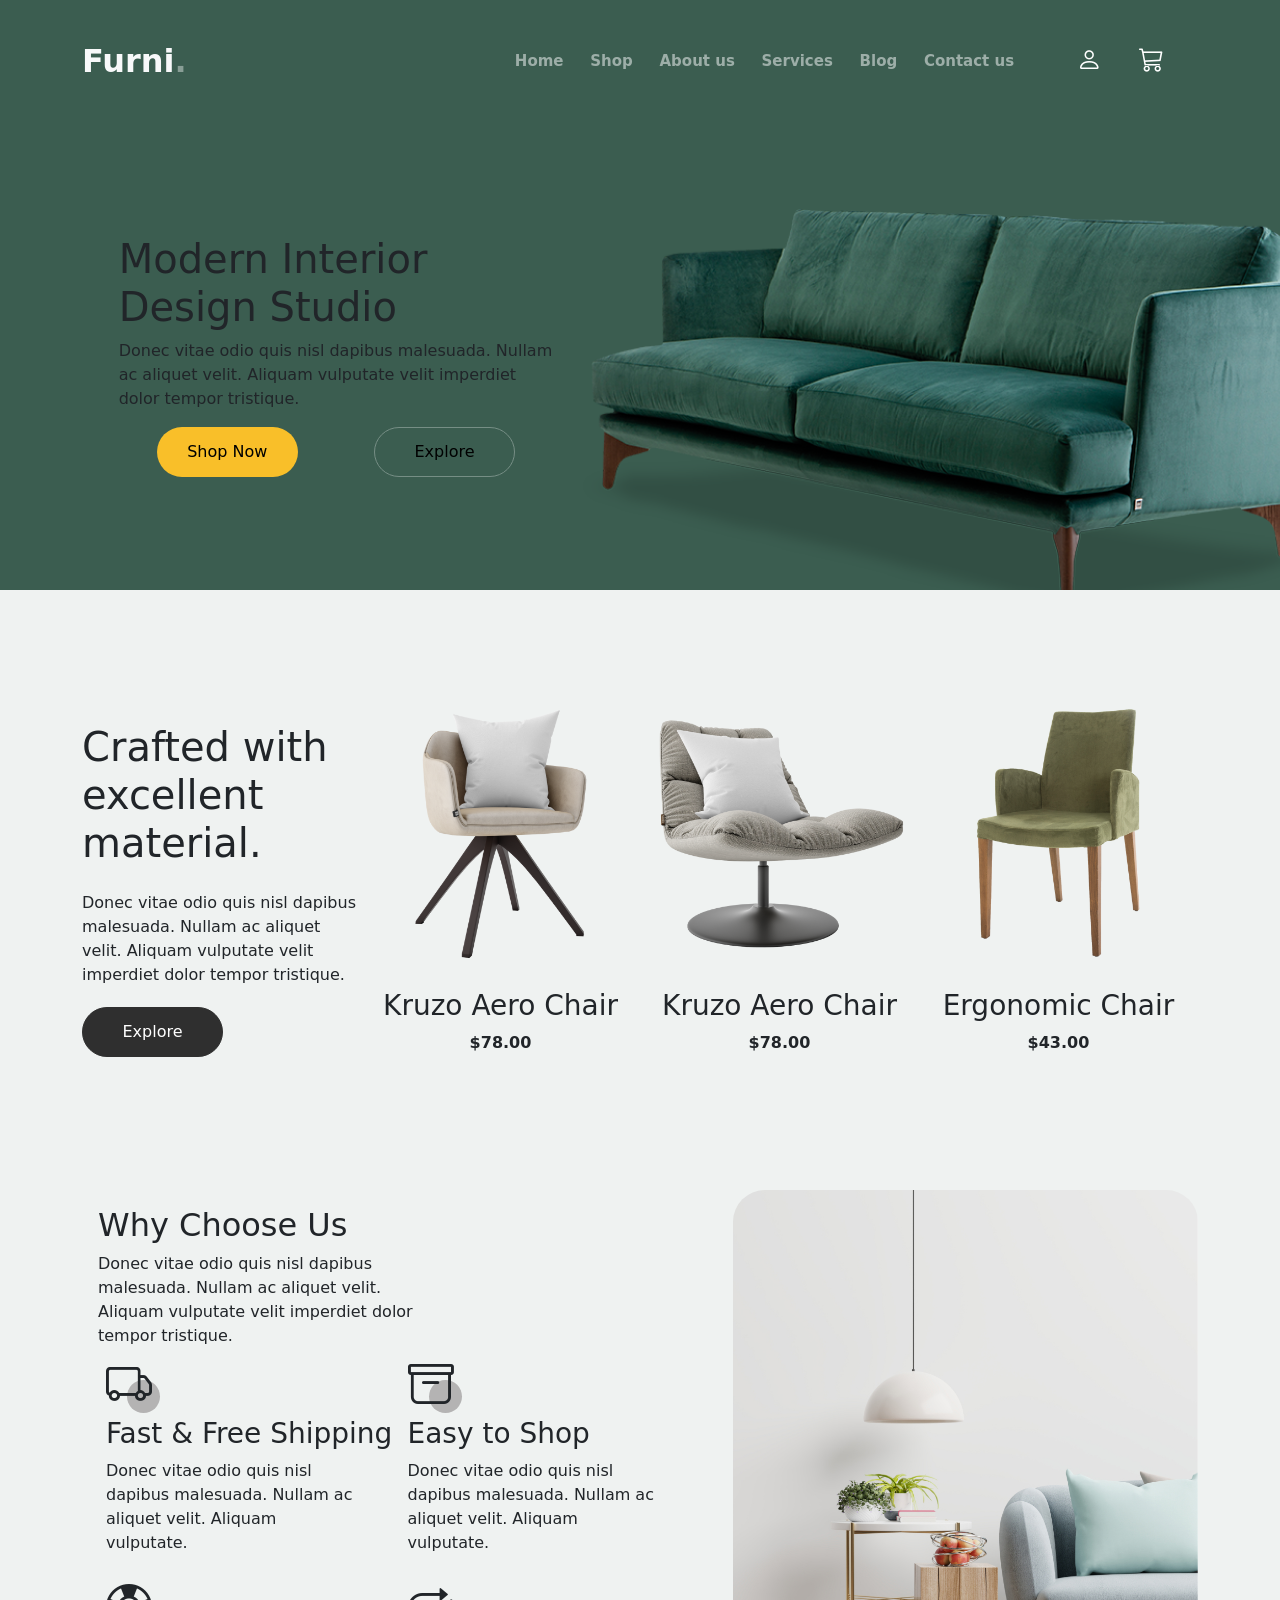
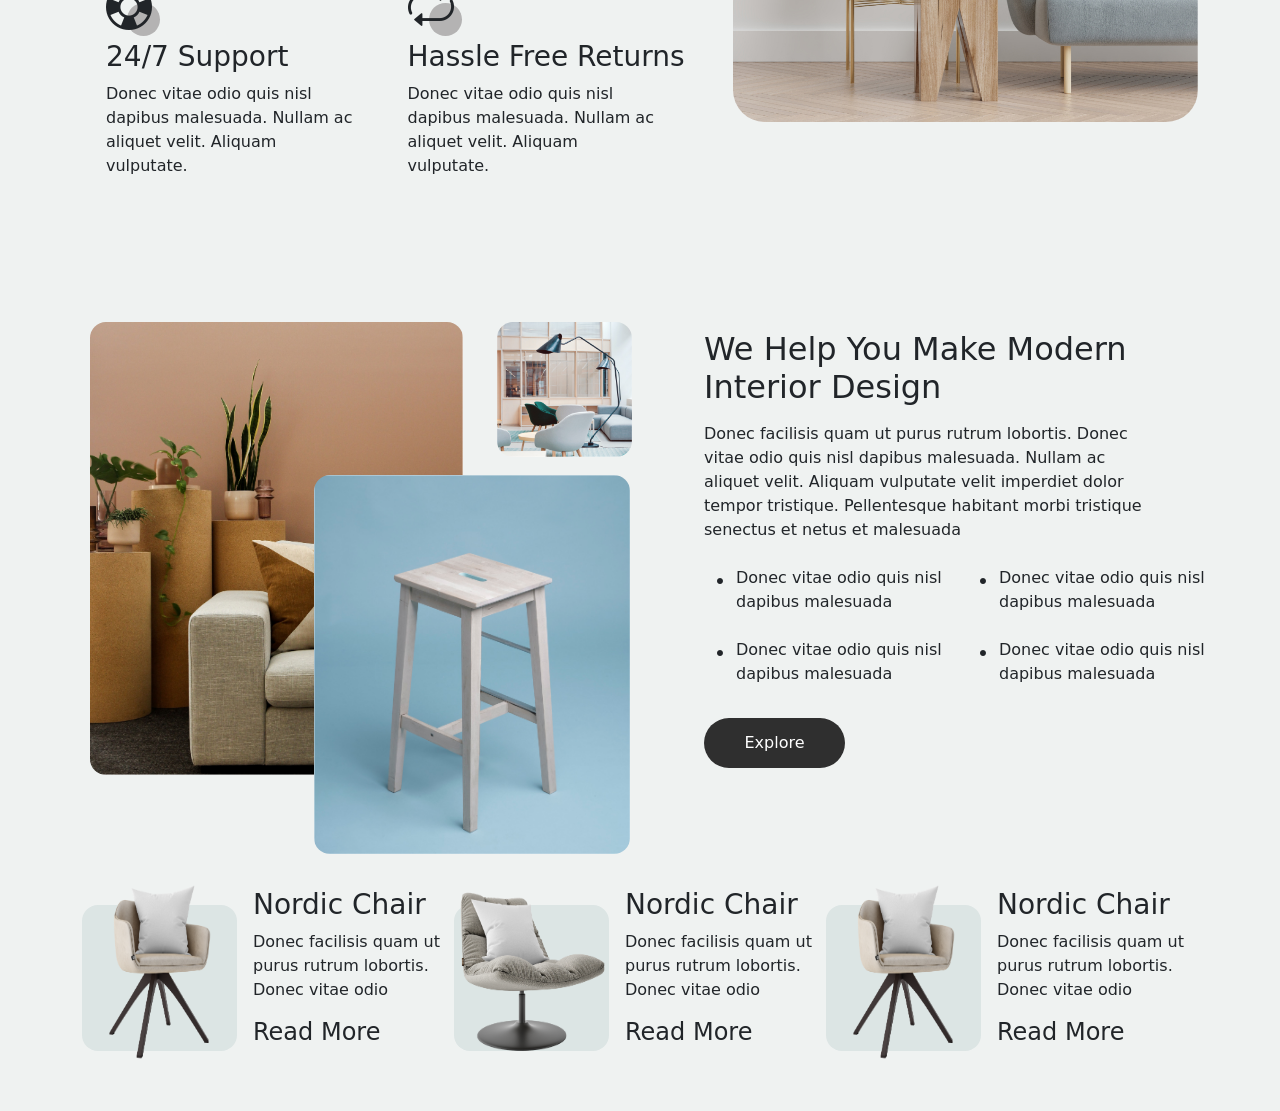
==== index.html @ 7e4bcdb7 "commit" ====
<!DOCTYPE html>
<html lang="en">

<head>
    <meta charset="UTF-8">
    <meta name="viewport" content="width=device-width, initial-scale=1.0">
    <!-- link bootstrap -->
    <link href="https://cdn.jsdelivr.net/npm/bootstrap@5.3.7/dist/css/bootstrap.min.css" rel="stylesheet"
        integrity="sha384-LN+7fdVzj6u52u30Kp6M/trliBMCMKTyK833zpbD+pXdCLuTusPj697FH4R/5mcr" crossorigin="anonymous">
    <!-- link bootstrap icon -->
    <link rel="stylesheet" href="https://cdn.jsdelivr.net/npm/bootstrap-icons@1.13.1/font/bootstrap-icons.min.css">
    <link rel="stylesheet" href="./css/index.css">
    <!-- link  Animations -->
    <link href="https://unpkg.com/aos@2.3.1/dist/aos.css" rel="stylesheet">
    <!--  -->
    <title>Furni Free Bootstrap 5 Template for Furniture and Interior Design Websites by Untree.co </title>
</head>
<!-- فاضل رسبونزف ال nav -->

<body>
    <nav class="col-12">
        <div class="container d-flex align-items-center  justify-content-between h-100 " id="navbar">
            <!-- logo -->
            <a href="#" class="d-flex align-items-center  text-light h-100" id="logo">
                Furni
                <span class=" ">.</span>
            </a>
            <div class="d-md-flex col-10 col-lg-8  justify-content-around d-none h-100  ">
                <!-- links  -->
                <ul class="d-flex col-md-9 align-items-center  justify-content-around h-100" id="link">
                    <li>
                        <a href="#">Home</a>
                    </li>
                    <li>
                        <a href="#">Shop</a>
                    </li>
                    <li>
                        <a href="#">About us</a>
                    </li>
                    <li>
                        <a href="#">Services</a>
                    </li>
                    <li>
                        <a href="#">Blog</a>
                    </li>

                    <li>
                        <a href="#">Contact us</a>
                    </li>
                </ul>
                <!-- icon -->
                <div class="d-none col-md-2 d-md-flex align-items-center justify-content-around h-100" id="icon">
                    <i class="bi bi-person"></i>
                    <i class="bi bi-cart3"></i>
                </div>
            </div>
    </nav>
    <section class="col-12 d-flex align-items-center justify-content-center" id="section1">
        <div class="container col-12 col-lg-10 d-flex align-items-center h-75 " id="son-section">
            <div class="col-12 col-lg-5 d-flex flex-column ">
                <h1>Modern Interior Design Studio</h1>
                <p>Donec vitae odio quis nisl dapibus malesuada. Nullam ac aliquet velit. Aliquam vulputate velit
                    imperdiet dolor tempor tristique.</p>
                <div class="d-flex  col-12 justify-content-around">
                    <button class="bottom1">Shop Now</button>
                    <button class="bottom2">Explore</button>
                </div>
            </div>
            <div class="col-12 col-lg-7 d-flex" id="img">
                <img src="./photo/couch.png" alt="" data-aos="fade-down" data-aos-easing="linear"
                    data-aos-duration="1500">
            </div>
        </div>
    </section>
    <section class="col-12 p-5" id="section2">
        <div class="container col-12  mt-5 d-flex flex-column align-items-md-center flex-lg-row" id="container">
            <div class="col-12 col-md-12 col-lg-3" id="son" data-aos="fade-right" data-aos-offset="300"
                data-aos-duration="1500" data-aos-easing="ease-in-sine">
                <h1>Crafted with excellent material.</h1>
                <p class="mt-4">Donec vitae odio quis nisl dapibus malesuada. Nullam ac aliquet velit. Aliquam
                    vulputate
                    velit
                    imperdiet dolor tempor tristique.</p>
                <button class="mt-1">Explore</button>
            </div>
            <!-- cards-->
            <div class="d-flex col-12 col-lg-9 flex-column flex-md-row  mt-2 " id="cards">
                <!-- card1 -->
                <div class="col-10 col-md-4 col-lg-4 d-flex flex-column align-items-center" id="card">
                    <div class="w-100 h-100" id="contantcard">
                        <!-- img -->
                        <div class="col-12 d-flex ">
                            <img class="col-12" src="./photo/product-1.png" alt="">
                        </div>
                        <!-- contant -->
                        <div class="col-12 d-flex flex-column align-items-center mt-4 ">
                            <h3>Kruzo Aero Chair</h3>
                            <strong>$78.00</strong>
                        </div>

                        <div class="col-12 d-flex justify-content-center  " id="containericon">
                            <div class="son">
                                <i class="bi bi-plus-lg" id="sonicon"></i>
                            </div>
                        </div>
                        <div class="col-12 " id="lit">
                        </div>
                    </div>
                </div>
                <!-- card 2 -->
                <div class="col-10 col-md-4 col-lg-4 d-flex flex-column align-items-center" id="card">
                    <div class="w-100 h-100" id="contantcard">
                        <div class="col-12 d-flex ">
                            <img class="col-12" src="./photo/product-2.png" alt="">
                        </div>
                        <div class="col-12 d-flex flex-column align-items-center mt-4 ">
                            <h3>Kruzo Aero Chair</h3>
                            <strong>$78.00</strong>
                        </div>

                        <div class="col-12 d-flex justify-content-center  " id="containericon">
                            <div class="son">
                                <i class="bi bi-plus-lg" id="sonicon"></i>
                            </div>
                        </div>
                        <div class="col-12 " id="lit">
                        </div>
                    </div>
                </div>
                <!-- card 3 -->
                <div class="col-10 col-md-4 col-lg-4 d-flex flex-column align-items-center" id="card">
                    <div class="w-100 h-100" id="contantcard">
                        <div class="col-12 d-flex ">
                            <img class="col-12" src="./photo/product-3.png" alt="">
                        </div>
                        <div class="col-12 d-flex flex-column align-items-center mt-4 ">
                            <h3>Ergonomic Chair</h3>
                            <strong>$43.00</strong>
                        </div>

                        <div class="col-12 d-flex justify-content-center  " id="containericon">
                            <div class="son">
                                <i class="bi bi-plus-lg" id="sonicon"></i>
                            </div>
                        </div>
                        <div class="col-12 " id="lit">
                        </div>
                    </div>
                </div>
            </div>
        </div>
    </section>
    <section class=" col-12 p-5 " id="section3">
        <div class="container col-12  d-flex  flex-lg-wrap " id="sonsection3">
            <div class=" col-12 col-lg-7" id="left">
                <div class=" col-12 col-lg-7  ">
                    <h2 class="col-12">Why Choose Us</h2>
                    <p class="col-11">Donec vitae odio quis nisl dapibus malesuada. Nullam ac aliquet velit. Aliquam
                        vulputate velit
                        imperdiet dolor tempor tristique.</p>
                </div>
                <div class=" d-flex col-12 p-lg-2 mt-4">
                    <div class="col-6 d-flex flex-column  " id="dad">
                        <div class="col-3 d-flex align-items-center justify-content-center">
                            <div class="" id="icon">
                                <i class="bi bi-truck" id="sonicon"></i>
                            </div>
                        </div>
                        <h3 class="mt-1">Fast & Free Shipping</h3>
                        <p class="col-10">Donec vitae odio quis nisl dapibus malesuada. Nullam ac aliquet velit.
                            Aliquam
                            vulputate.</p>
                    </div>
                    <div class="col-6 d-flex flex-column" id="dad">
                        <div class="col-3 d-flex align-items-center justify-content-center">
                            <div class="" id="icon">
                                <i class="bi bi-archive" id="sonicon"></i>
                            </div>
                        </div>
                        <h3 class="mt-1">Easy to Shop</h3>
                        <p class="col-10">Donec vitae odio quis nisl dapibus malesuada. Nullam ac aliquet velit.
                            Aliquam
                            vulputate.</p>
                    </div>
                </div>
                <div class=" d-flex col-12 p-lg-2 mt-3">
                    <div class="col-6 d-flex flex-column " id="dad">
                        <div class="col-3 d-flex align-items-center justify-content-center">
                            <div class="" id="icon">
                                <i class="bi bi-life-preserver" id="sonicon"></i>
                            </div>
                        </div>
                        <h3 class="mt-1 ">24/7 Support</h3>
                        <p class="col-10">Donec vitae odio quis nisl dapibus malesuada. Nullam ac aliquet velit.
                            Aliquam vulputate.</p>

                    </div>
                    <div class="col-6 d-flex flex-column " id="dad">
                        <div class="col-3 d-flex align-items-center justify-content-center">
                            <div class="" id="icon">
                                <i class="bi bi-repeat" id="sonicon"></i>
                            </div>
                        </div>
                        <h3 class="mt-1 "> Hassle Free Returns</h3>
                        <p class="col-10"> Donec vitae odio quis nisl dapibus malesuada. Nullam ac aliquet velit.
                            Aliquam vulputate.</p>
                    </div>
                </div>
            </div>
            <div class="col-12 col-lg-5" id="rigth">
                <img class="col-12" src="./photo/why-choose-us-img.jpg" alt="" data-aos="fade-right"
                    data-aos-offset="300" data-aos-easing="ease-in-sine" data-aos-duration="1500">
            </div>
        </div>

    </section>
    <section class="col-12  p-5" id="section4">
        <div class="container d-flex gap-lg-5" id="sonsection4">
            <div class="col-12 col-lg-6 d-flex flex-column p-2" id="left" data-aos="fade-right"
                data-aos-easing="ease-in-sine" data-aos-duration="1500">
                <div class="d-flex col-12">
                    <div class="col-9">
                        <img src="./photo/img-grid-1.jpg" alt="" class="col-11">
                    </div>
                    <div class="col-3">
                        <img src="./photo/img-grid-2.jpg" alt="" class="col-12">
                    </div>
                </div>
                <div class="col-12" id="imgr">
                    <img src="./photo/img-grid-3.jpg" alt="" class="col-7" id="imgp">
                </div>
            </div>
            <div class="col-12 col-lg-6 p-3" id="rigth">
                <h2 class="col-11">We Help You Make Modern Interior Design </h2>
                <p class="col-10 mt-3">Donec facilisis quam ut purus rutrum lobortis. Donec vitae odio quis nisl
                    dapibus
                    malesuada. Nullam
                    ac aliquet velit. Aliquam vulputate velit imperdiet dolor tempor tristique. Pellentesque
                    habitant
                    morbi tristique senectus et netus et malesuada</p>
                <div class="d-flex col-12 mt-3">
                    <div>
                        <li class=" d-flex ">
                            <i class="bi bi-dot fs-2"></i>
                            <p class="mt-2">Donec vitae odio quis nisl dapibus malesuada</p>
                        </li>
                        <li class=" d-flex ">
                            <i class="bi bi-dot fs-2"></i>
                            <p class="mt-2">Donec vitae odio quis nisl dapibus malesuada</p>
                        </li>
                    </div>
                    <div>
                        <li class=" d-flex ">
                            <i class="bi bi-dot fs-2"></i>
                            <p class="mt-2">Donec vitae odio quis nisl dapibus malesuada</p>
                        </li>
                        <li class=" d-flex ">
                            <i class="bi bi-dot fs-2"></i>
                            <p class="mt-2">Donec vitae odio quis nisl dapibus malesuada</p>
                        </li>
                    </div>
                </div>
                <button class="mt-3">Explore</button>

            </div>
        </div>
    </section>
    <section class="col-12 p-5" id="section5">
        <div class="container    d-flex  align-items-center">
            <div class="col-8 d-flex ">
                <div class="col-1g-6 d-flex gap-2">
                    <div class="col-5 d-flex" id="dadimg">
                        <img src="./photo/product-1.png" alt="" class="col-12">
                        <div class="col-12" id="sonimg"></div>
                    </div>
                    <div class="col-7 d-flex flex-column p-2">
                        <h3>Nordic Chair</h3>
                        <p>Donec facilisis quam ut purus rutrum lobortis. Donec vitae odio</p>
                        <h4>Read More</h4>
                    </div>
                </div>
                <div class="col-6 d-flex gap-2">
                    <div class="col-5 d-flex" id="dadimg">
                        <img src="./photo/product-2.png" alt="" class="col-12">
                        <div class="col-12" id="sonimg"></div>
                    </div>
                    <div class="col-7 d-flex flex-column p-2">
                        <h3>Nordic Chair</h3>
                        <p>Donec facilisis quam ut purus rutrum lobortis. Donec vitae odio</p>
                        <h4>Read More</h4>
                    </div>
                </div>
            </div>
            <div class="col-4 ">
                <div class="col-12 d-flex gap-2">
                    <div class="col-5 d-flex" id="dadimg">
                        <img src="./photo/product-1.png" alt="" class="col-12">
                        <div class="col-12" id="sonimg"></div>
                    </div>
                    <div class="col-7 d-flex flex-column p-2">
                        <h3>Nordic Chair</h3>
                        <p>Donec facilisis quam ut purus rutrum lobortis. Donec vitae odio</p>
                        <h4>Read More</h4>
                    </div>
                </div>
            </div>
        </div>
    </section>









    <!--js bootstrap  -->
    <script src="https://cdn.jsdelivr.net/npm/bootstrap@5.3.7/dist/js/bootstrap.bundle.min.js"
        integrity="sha384-ndDqU0Gzau9qJ1lfW4pNLlhNTkCfHzAVBReH9diLvGRem5+R9g2FzA8ZGN954O5Q"
        crossorigin="anonymous"></script>
    <!-- js Animations -->
    <script src="https://unpkg.com/aos@2.3.1/dist/aos.js"></script>
    <script>
        AOS.init();
    </script>
</body>

</html>
---- css/index.css ----
* {
    margin: 0;
    padding: 0;
    box-sizing: border-box;
}

body {
    background-color: #eff2f1;
    box-sizing: border-box;
}

nav {
    padding-top: 2rem;
    height: 10vh;
    background-color: #3b5d50;

    #logo {
        font-size: 32px;
        font-weight: 600;
        text-decoration: none;

        span {
            color: #899e96;
        }

    }

    #link {

        li {
            list-style: none;

            a {
                text-decoration: none;
                font-size: 15px;
                font-weight: 800;
                color: #9daea8;
                padding-bottom: 10px;
                border-bottom: 2px solid #3b5d50;
                transition: border-bottom 0.3s ease, color 0.3s ease;

                &:hover {
                    color: white;
                    border-bottom: 3px solid #f9bf29;
                    transition: border-bottom 0.3s;

                }
            }
        }

    }

    #icon {
        font-size: 25px;
        font-weight: 600;
        color: white;
    }

    @media screen and (min-width: 768px) and (max-width:992px) {
        #navbar {
            justify-content: space-evenly;
        }
    }
}

#section1 {
    padding-top: 2rem;
    height: 500px;
    background-color: #3b5d50;
    overflow: clip;

    #img {
        height: 100%;
        position: relative;


        img {
            position: absolute;
            top: -80px;
            left: 0px;
            right: -100px;

            @media screen and (max-width: 992px) {
                top: 0;
                width: 100%;
            }
        }
    }

    .bottom1 {
        height: 50px;
        width: 141.047px;
        background-color: #f9bf29;
        color: black;
        border-radius: 2rem;
        border: 0;
    }

    .bottom2 {
        height: 50px;
        width: 141.047px;
        background-color: #3b5d50;
        border: 1px solid #768e85;
        border-radius: 2rem;

        &:hover {
            border: 2px solid #FFFFFF;
        }
    }

    @media screen and (max-width: 767px) {
        #son-section {
            flex-direction: column;
        }
    }

    @media screen and (min-width:768px) and (max-width:992px) {
        #son-section {
            height: 100%;
            flex-direction: column;
        }
    }
}

#section2 {

    /* height: 80vh; */
    @media screen and (max-width: 767px) {
        #cards {
            gap: 2rem;
        }
    }

    #son {
        button {
            height: 50px;
            width: 141.047px;
            color: white;
            background-color: #2f2f2f;
            border: 1px solid #2f2f2f;
            border-radius: 2rem;

            &:hover {
                background-color: black;
            }
        }
    }

    #card {
        height: 400px;
        padding: 0.5rem;
        transition: 500ms;

        #contantcard {
            position: relative;
            height: 100%;


            img {
                transition: 1s;
            }

            &:hover img {
                transform: scale(1.2);
            }

            &:hover .son {
                top: 0;
            }

            &:hover #lit {
                height: 50%;
                background-color: #7db49a59;
                filter: brightness(50%);
                border-radius: 1rem;


            }

        }

    }

    #containericon {
        height: 60px;
        position: relative;
        overflow: hidden;

        .son {
            width: 50px;
            height: 50px;
            background-color: black;
            border-radius: 50%;
            position: absolute;

            top: -59px;
            display: flex;
            justify-content: center;
            align-items: center;
            transition: 1s;

            #sonicon {
                color: white;
                font-size: 30px;
                font-weight: 500;
            }
        }
    }


    #lit {
        height: 0.1px;
        position: absolute;
        bottom: 0;
        transition: height 1s;
        overflow: hidden;
    }
}

#section3 {

    #left {
        padding: 1rem;

        #icon {
            position: relative;
            width: 33px;
            height: 33px;
            background-color: #b4b3b3;
            border-radius: 50%;
            font-size: 46px;
            font-weight: 400;

            #sonicon {
                position: absolute;
                top: -29px;
                left: -21px;
            }
        }
    }

    #rigth {
        img {
            border-radius: 2rem;
        }
    }

    @media screen and (max-width:992px) {
        #sonsection3 {
            flex-direction: column;
        }

    }
}

#section4 {


    #left {

        img {
            border-radius: 1rem;
        }

        #imgr {
            position: relative;
        }

        #imgp {

            position: absolute;
            right: 2px;
            bottom: -79px;
            z-index: 100;
        }
    }

    #rigth {
        button {
            height: 50px;
            width: 141.047px;
            background-color: #2f2f2f;
            color: white;
            border-radius: 2rem;
            border: 0;

            &:hover {
                background-color: black;
            }
        }
    }

    @media screen and (max-width:992px) {
        #sonsection4 {
            flex-direction: column;
            gap: 4rem;
        }

    }
}

#section5 {
    

    #dadimg {
        position: relative;

        #sonimg {
            background-color: #dce5e4;
            height: 80%;
            border-radius: 1rem;
            position: absolute;
            top: 25px;
            z-index: -1;
        }
    }
}
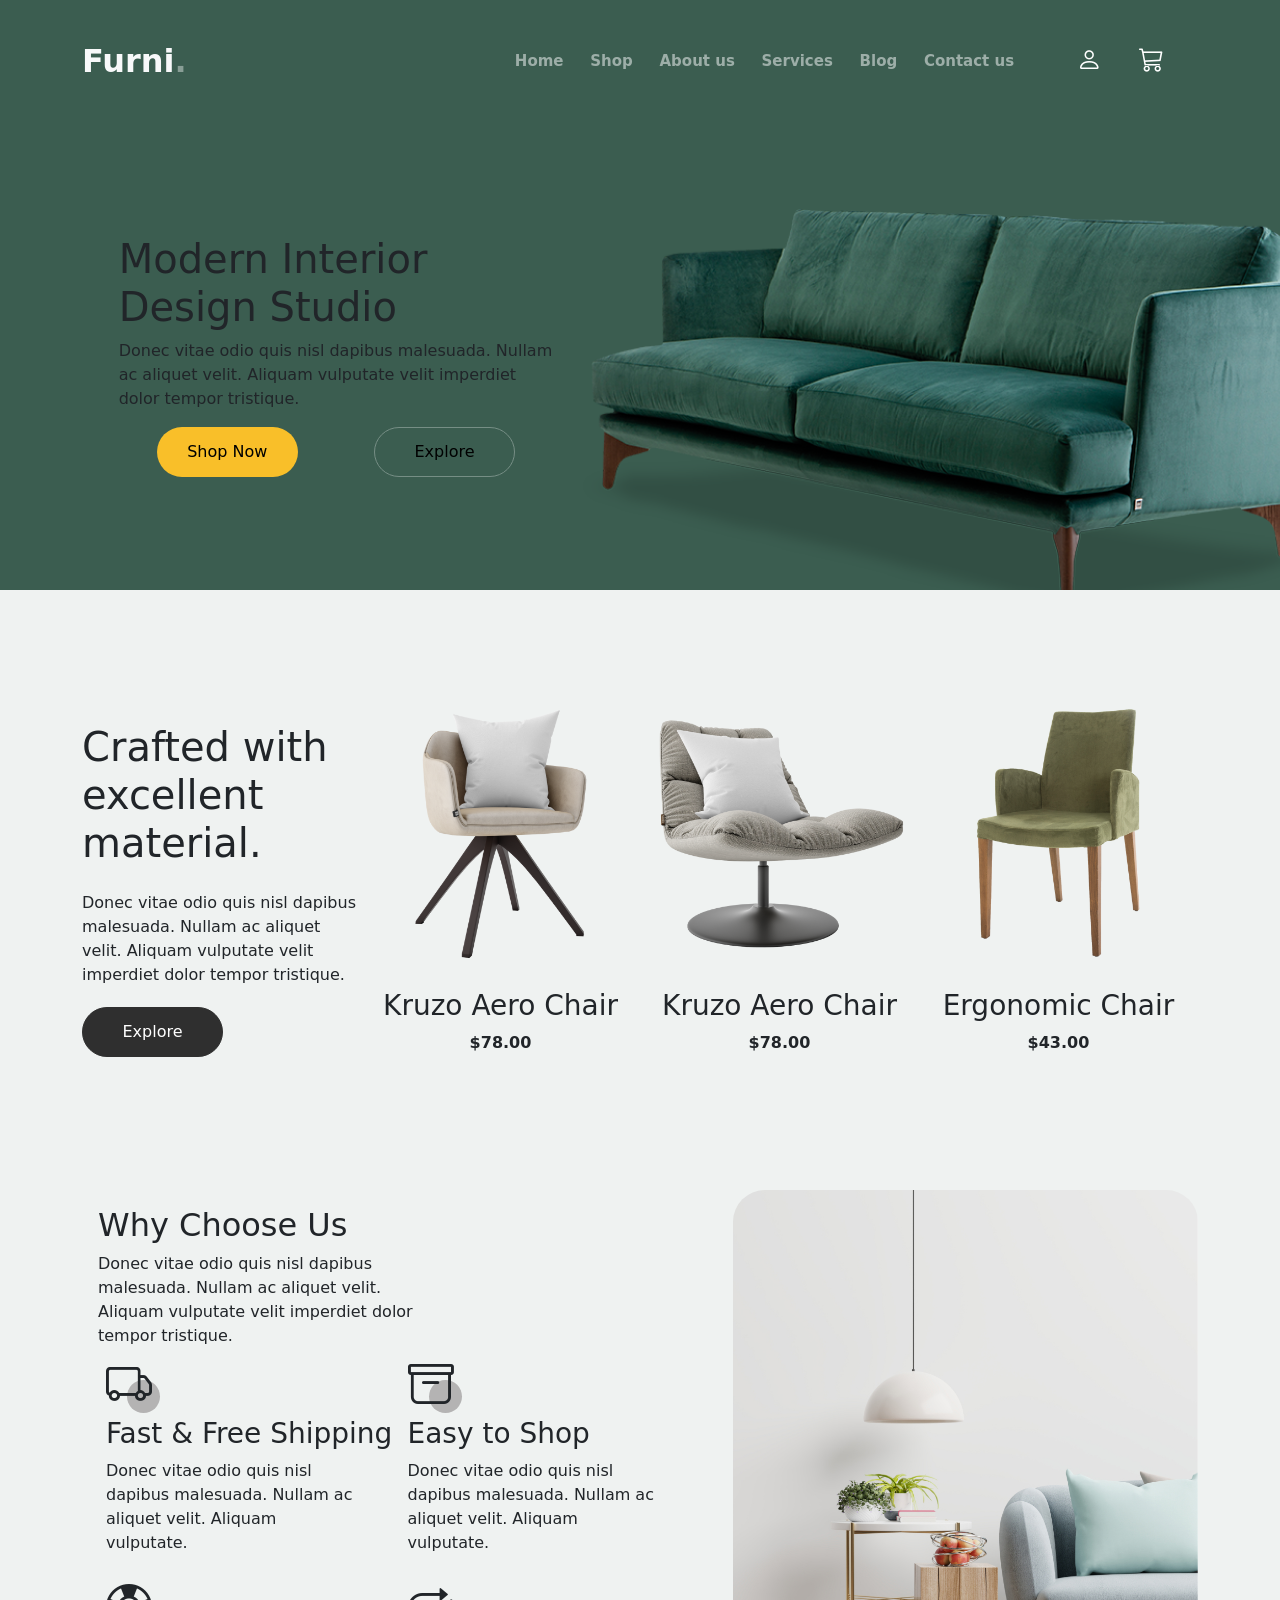
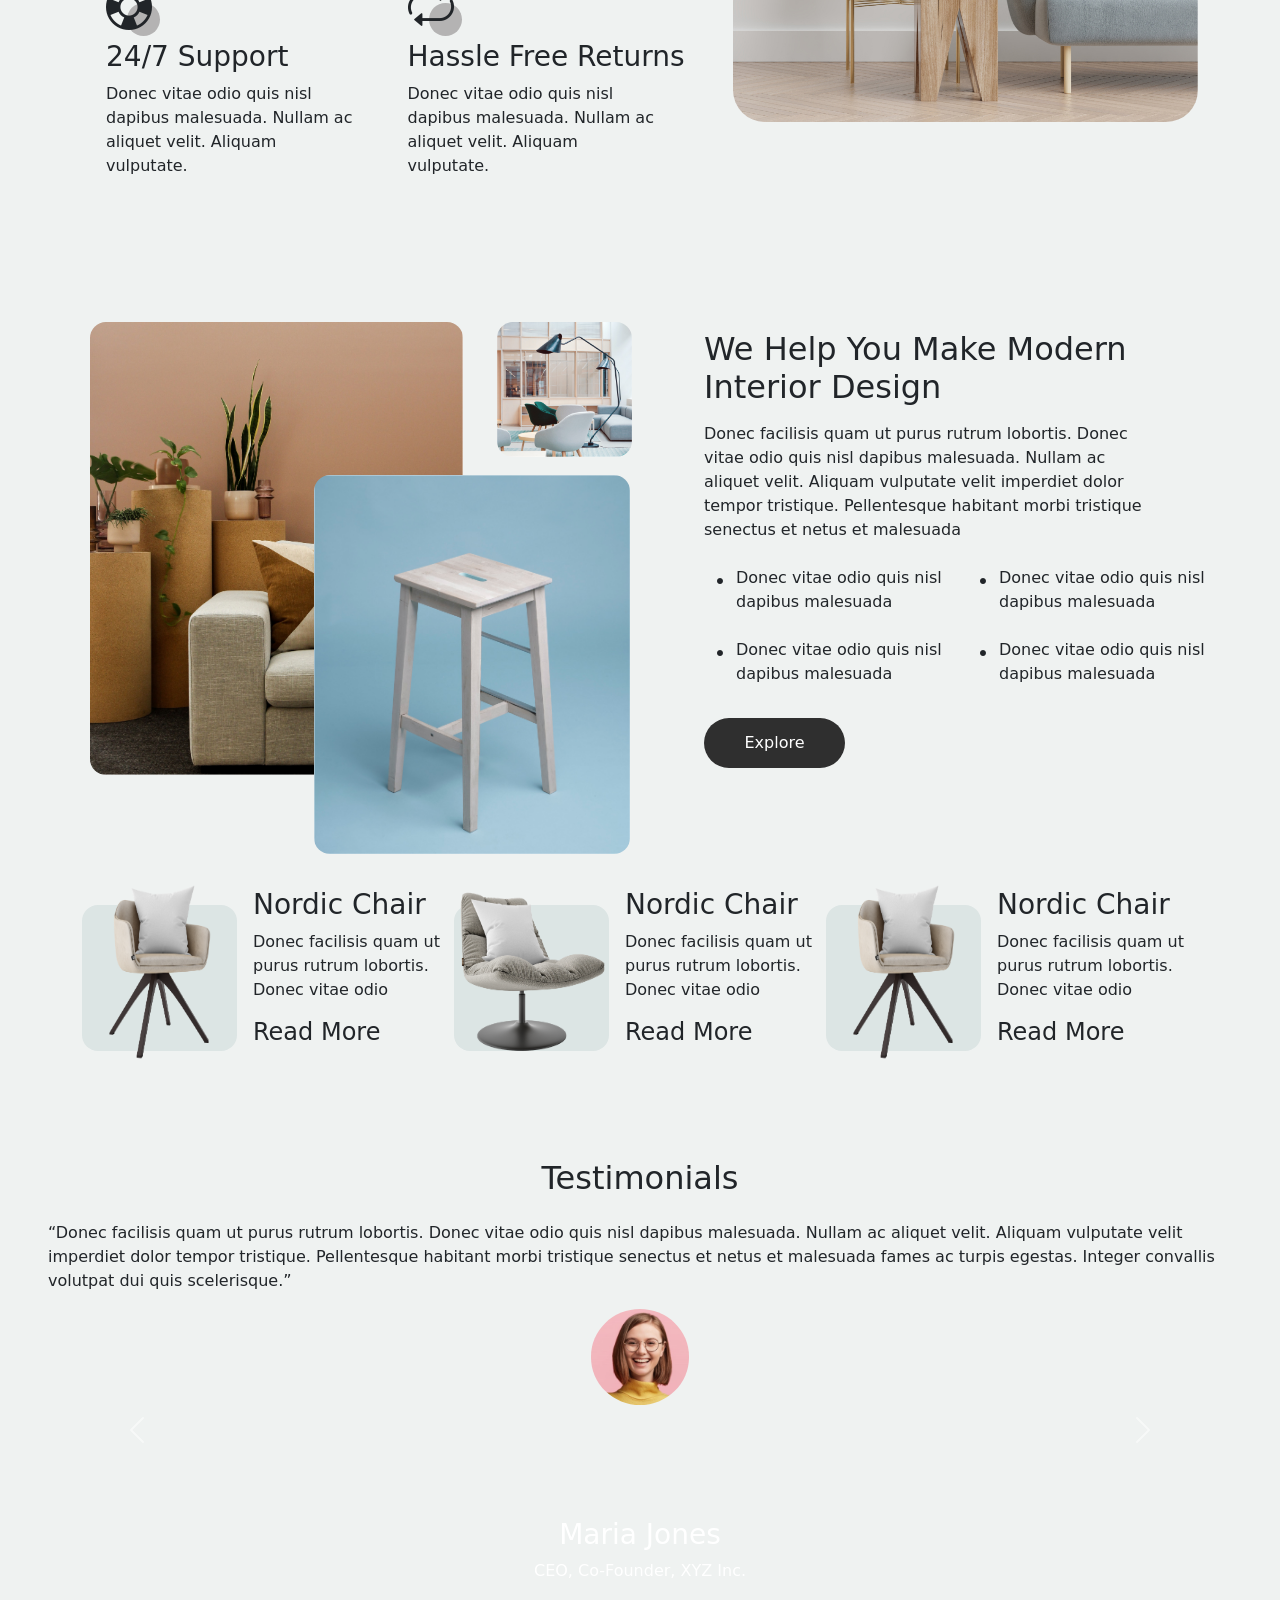
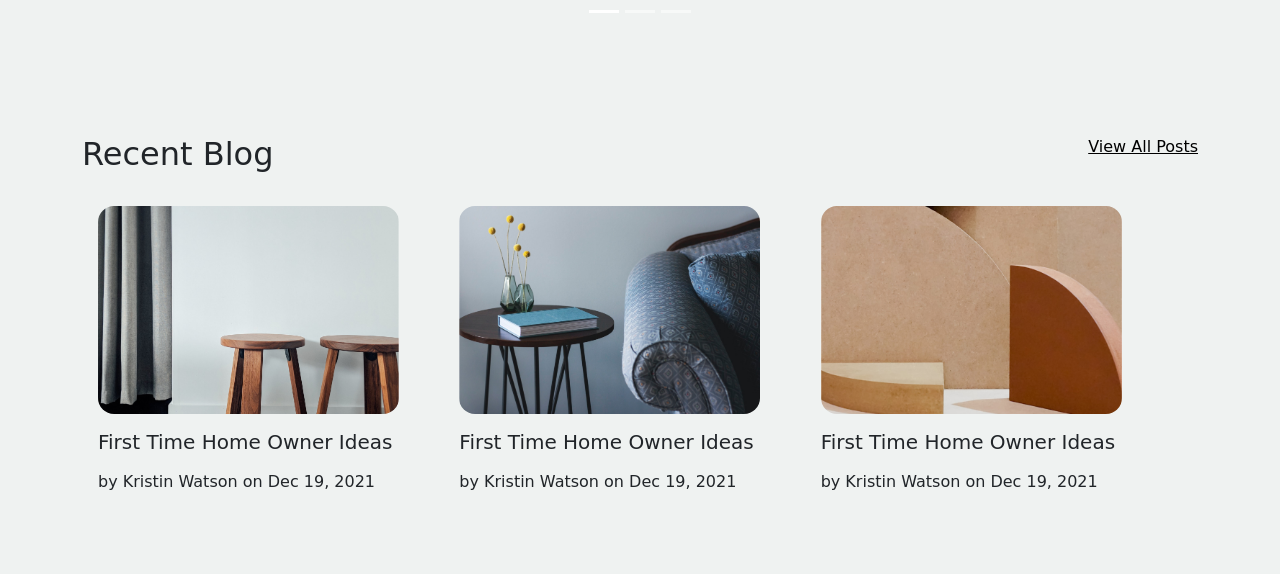
==== commit 0172ba5e: "Before last" ====
--- a/index.html
+++ b/index.html
@@ -266,8 +266,8 @@
         </div>
     </section>
     <section class="col-12 p-5" id="section5">
-        <div class="container    d-flex  align-items-center">
-            <div class="col-8 d-flex ">
+        <div class="container    d-flex  align-items-lg-center" id="container">
+            <div class="col-12 col-lg-8 d-flex " id="containerimg">
                 <div class="col-1g-6 d-flex gap-2">
                     <div class="col-5 d-flex" id="dadimg">
                         <img src="./photo/product-1.png" alt="" class="col-12">
@@ -279,7 +279,7 @@
                         <h4>Read More</h4>
                     </div>
                 </div>
-                <div class="col-6 d-flex gap-2">
+                <div class="col-lg-6 d-flex gap-2">
                     <div class="col-5 d-flex" id="dadimg">
                         <img src="./photo/product-2.png" alt="" class="col-12">
                         <div class="col-12" id="sonimg"></div>
@@ -291,7 +291,7 @@
                     </div>
                 </div>
             </div>
-            <div class="col-4 ">
+            <div class="col-12 col-md-6 col-lg-4 ">
                 <div class="col-12 d-flex gap-2">
                     <div class="col-5 d-flex" id="dadimg">
                         <img src="./photo/product-1.png" alt="" class="col-12">
@@ -306,7 +306,94 @@
             </div>
         </div>
     </section>
-
+    <!-- مشكلة ال  slide -->
+    <section class="col-12 p-5" id="section6">
+        <div class="container">
+            <div class="col-12 text-center mb-4"> 
+                <h2>Testimonials</h2>
+            </div>
+        </div>
+        <div id="carouselExampleCaptions " class="carousel slide">
+            <div class="carousel-indicators">
+                <button type="button" data-bs-target="#carouselExampleCaptions" data-bs-slide-to="0" class="active"
+                    aria-current="true" aria-label="Slide 1"></button>
+                <button type="button" data-bs-target="#carouselExampleCaptions" data-bs-slide-to="1"
+                    aria-label="Slide 2"></button>
+                <button type="button" data-bs-target="#carouselExampleCaptions" data-bs-slide-to="2"
+                    aria-label="Slide 3"></button>
+            </div>
+            <div class="carousel-inner  " id="Carousel">
+                <div class="carousel-item active col-12 h-100 d-flex flex-column align-items-center  ">
+                    <p>“Donec facilisis quam ut purus rutrum lobortis. Donec vitae odio quis nisl dapibus malesuada.
+                        Nullam ac aliquet velit. Aliquam vulputate velit imperdiet dolor tempor tristique.
+                        Pellentesque habitant morbi tristique senectus et netus et malesuada fames ac turpis
+                        egestas. Integer convallis volutpat dui quis scelerisque.”</p>
+                    <img src="./photo/person-1.png" class="d-block col-1" alt="...">
+                    <div class="carousel-caption d-none d-md-block">
+                        <h3>Maria Jones</h3>
+                        <p>CEO, Co-Founder, XYZ Inc.</p>
+                    </div>
+                </div>
+                <div class="carousel-item  col-12" id="Carousel">
+                    <p>“Donec facilisis quam ut purus rutrum lobortis. Donec vitae odio quis nisl dapibus malesuada.
+                        Nullam ac aliquet velit. Aliquam vulputate velit imperdiet dolor tempor tristique.
+                        Pellentesque habitant morbi tristique senectus et netus et malesuada fames ac turpis
+                        egestas. Integer convallis volutpat dui quis scelerisque.”</p>
+                    <img src="./photo/person-1.png" class="d-block col-1" alt="...">
+                    <div class="carousel-caption d-none d-md-block">
+                        <h3>Maria Jones</h3>
+                        <p>CEO, Co-Founder, XYZ Inc.</p>
+                    </div>
+                </div>
+                <div class="carousel-item  col-12" id="Carousel">
+                    <p>“Donec facilisis quam ut purus rutrum lobortis. Donec vitae odio quis nisl dapibus malesuada.
+                        Nullam ac aliquet velit. Aliquam vulputate velit imperdiet dolor tempor tristique.
+                        Pellentesque habitant morbi tristique senectus et netus et malesuada fames ac turpis
+                        egestas. Integer convallis volutpat dui quis scelerisque.”</p>
+                    <img src="./photo/person-1.png" class="d-block col-1" alt="...">
+                    <div class="carousel-caption d-none d-md-block">
+                        <h3>Maria Jones</h3>
+                        <p>CEO, Co-Founder, XYZ Inc.</p>
+                    </div>
+                </div>
+            </div>
+            <button class="carousel-control-prev" type="button" data-bs-target="#carouselExampleCaptions"
+                data-bs-slide="prev">
+                <span class="carousel-control-prev-icon" aria-hidden="true"></span>
+                <span class="visually-hidden">Previous</span>
+            </button>
+            <button class="carousel-control-next" type="button" data-bs-target="#carouselExampleCaptions"
+                data-bs-slide="next">
+                <span class="carousel-control-next-icon" aria-hidden="true"></span>
+                <span class="visually-hidden">Next</span>
+            </button>
+        </div>
+    </section>
+    <section class="col-12 p-5" id="section7">
+        <div class="container">
+            <div class="col-12 d-flex justify-content-between" >
+                <h2>Recent Blog</h2>
+                <a href="#">View All Posts</a>
+            </div>
+            <div class="col-12 d-flex p-3 mt-2">
+                <div class="col-4 d-flex flex-column gap-2" >
+                    <img src="./photo/post-1.jpg" alt="" class="col-10">
+                    <h5 class="mt-2">First Time Home Owner Ideas</h5>
+                    <p>by Kristin Watson on Dec 19, 2021</p>
+                </div>
+                <div class="col-4 d-flex flex-column gap-2" >
+                    <img src="./photo/post-2.jpg" alt="" class="col-10">
+                    <h5  class="mt-2">First Time Home Owner Ideas</h5>
+                    <p>by Kristin Watson on Dec 19, 2021</p>
+                </div>
+                <div class="col-4 d-flex flex-column gap-2" >
+                    <img src="./photo/post-3.jpg" alt="" class="col-10">
+                    <h5  class="mt-2">First Time Home Owner Ideas</h5>
+                    <p>by Kristin Watson on Dec 19, 2021</p>
+                </div>
+            </div>
+        </div>
+    </section>
 
 
 
--- a/css/index.css
+++ b/css/index.css
@@ -300,7 +300,7 @@
 }
 
 #section5 {
-    
+
 
     #dadimg {
         position: relative;
@@ -314,4 +314,42 @@
             z-index: -1;
         }
     }
+
+    @media screen and (max-width:767px) {
+        #containerimg {
+            flex-direction: column;
+        }
+    }
+
+    @media screen and (max-width:992px) {
+        #container {
+            flex-direction: column;
+        }
+    }
+}
+
+#section6 {
+    #Carousel {
+        height: 418px;
+
+        img {
+            border-radius: 50%;
+        }
+    }
+}
+
+#section7 {
+    a {
+        color: black;
+
+        &:hover {
+            text-decoration: none;
+        }
+    }
+    img{
+        border-radius: 1rem;
+        &:hover{
+            filter: brightness(90%);
+        }
+    }
 }
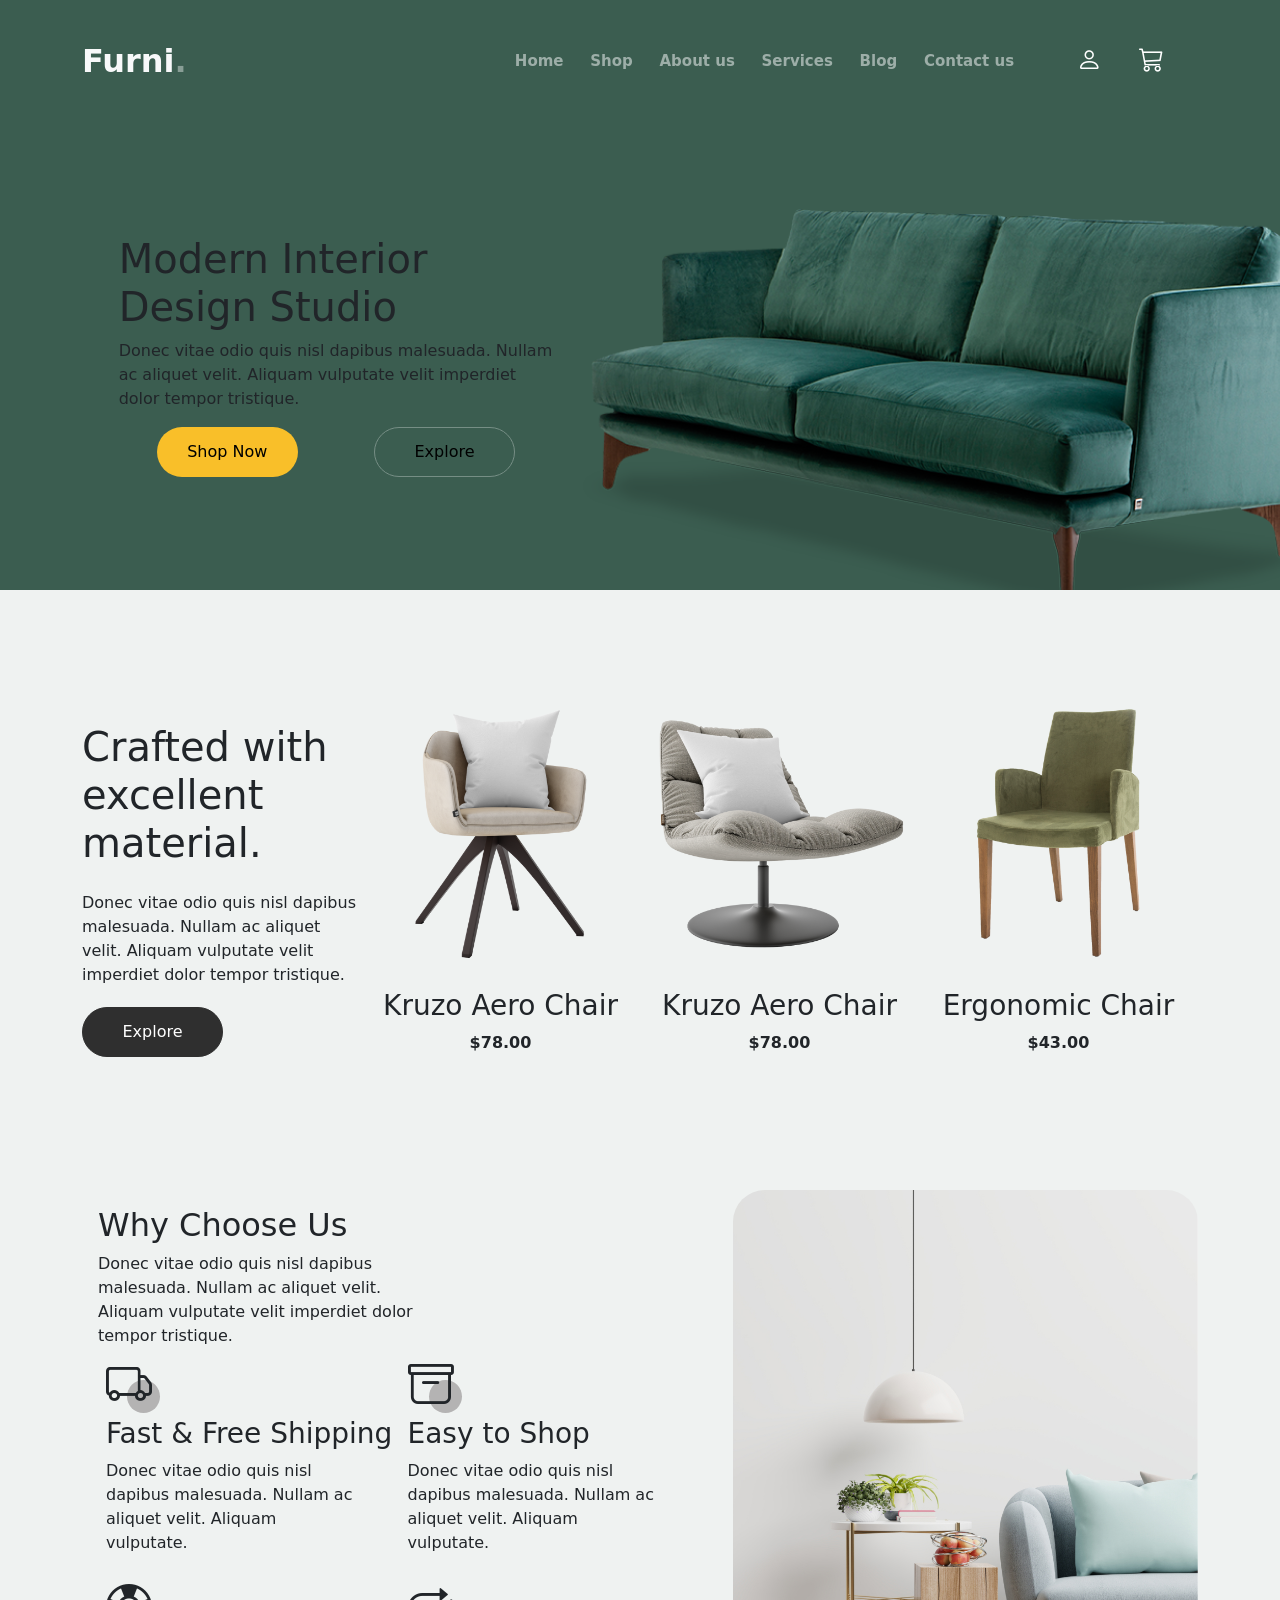
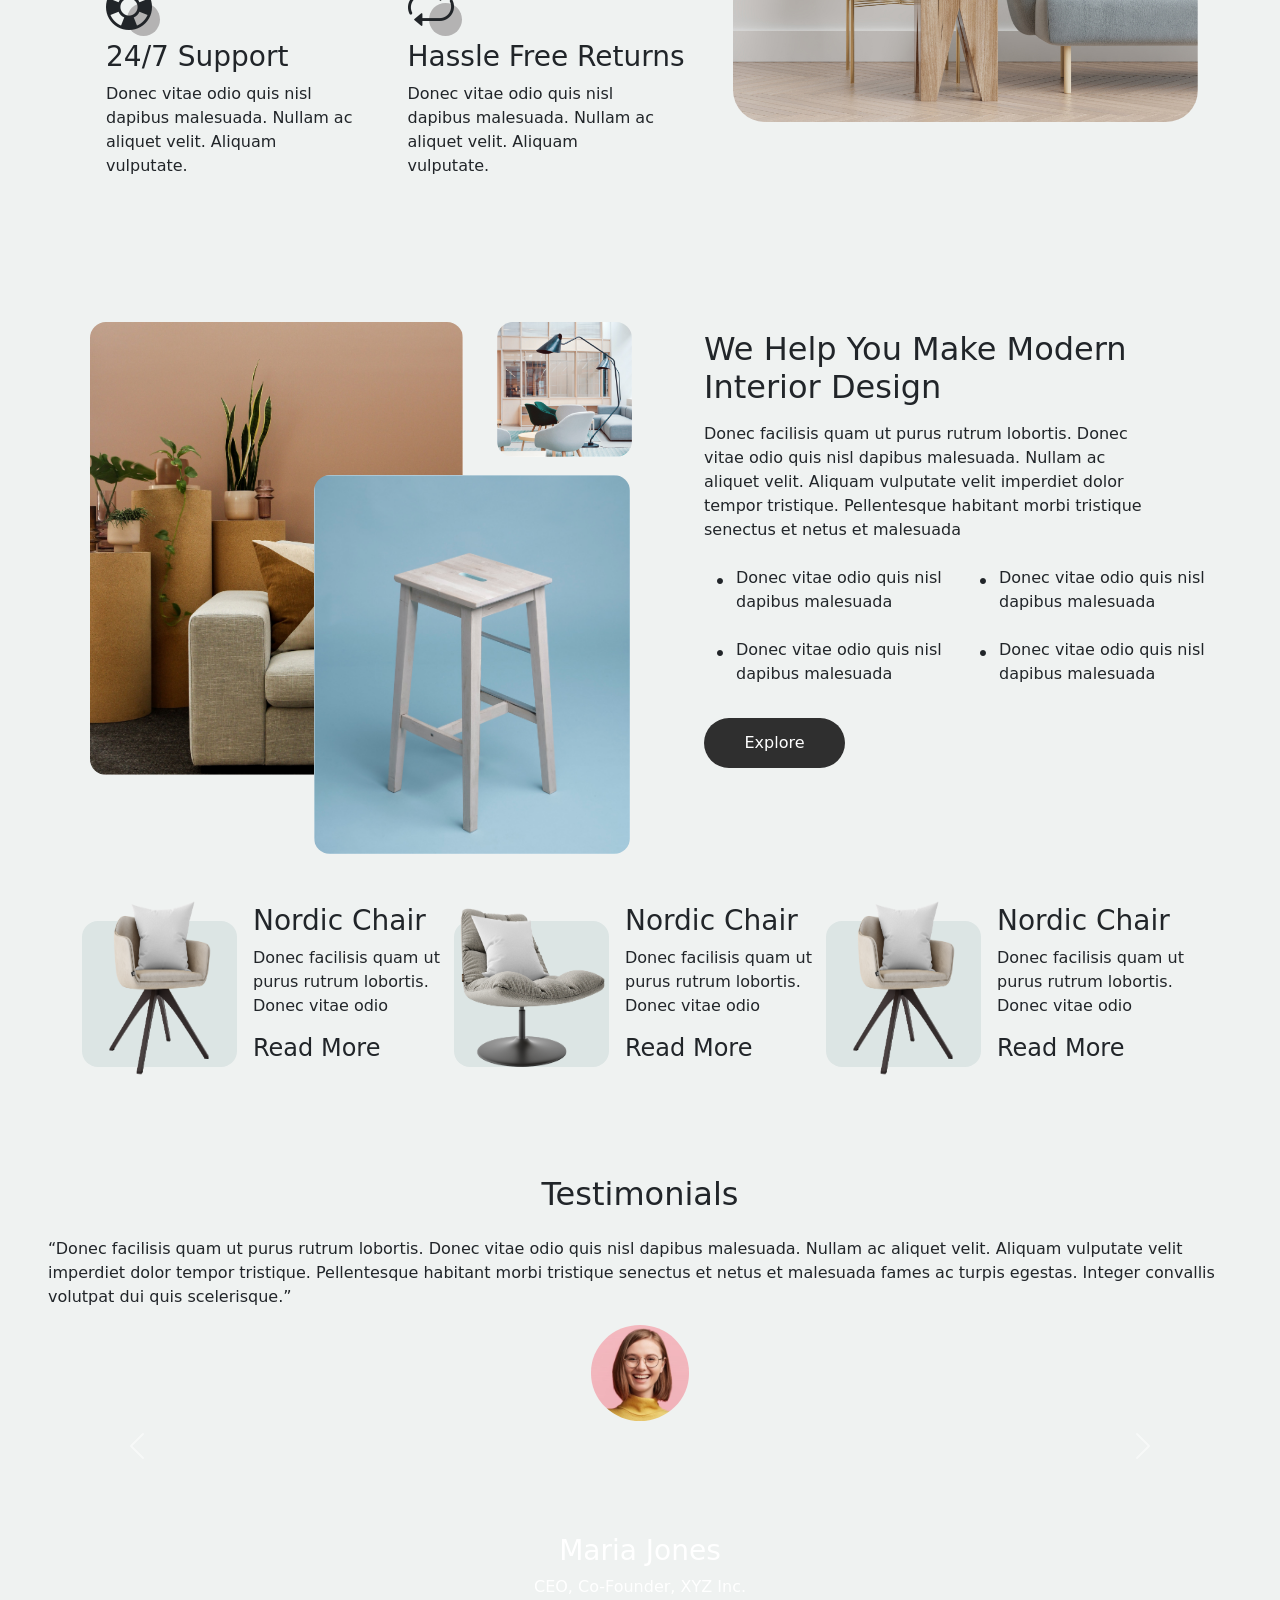
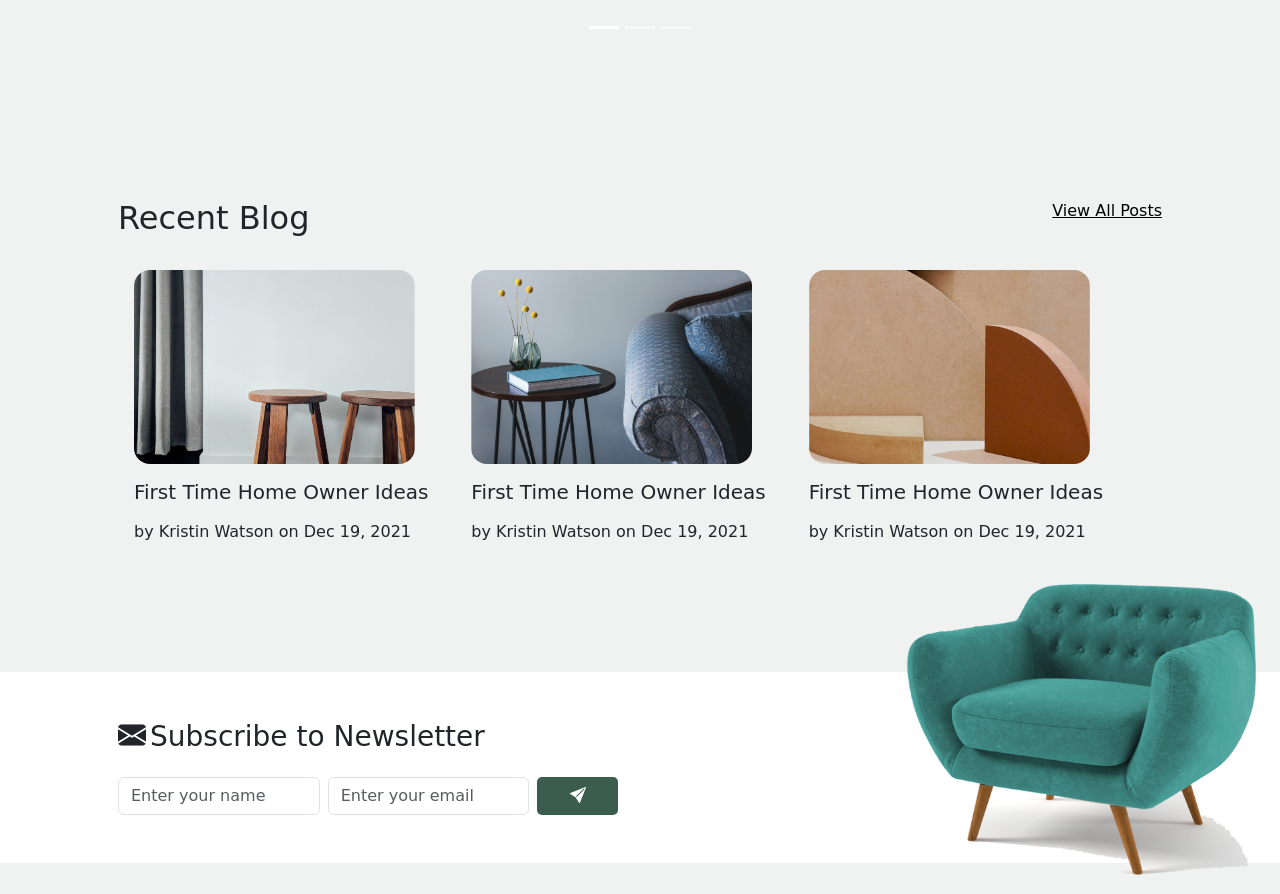
==== commit 06a62c4a: "last5" ====
--- a/index.html
+++ b/index.html
@@ -72,7 +72,7 @@
             </div>
         </div>
     </section>
-    <section class="col-12 p-5" id="section2">
+    <section class="col-12  p-lg-5" id="section2">
         <div class="container col-12  mt-5 d-flex flex-column align-items-md-center flex-lg-row" id="container">
             <div class="col-12 col-md-12 col-lg-3" id="son" data-aos="fade-right" data-aos-offset="300"
                 data-aos-duration="1500" data-aos-easing="ease-in-sine">
@@ -150,7 +150,7 @@
             </div>
         </div>
     </section>
-    <section class=" col-12 p-5 " id="section3">
+    <section class=" col-12  p-lg-5" id="section3">
         <div class="container col-12  d-flex  flex-lg-wrap " id="sonsection3">
             <div class=" col-12 col-lg-7" id="left">
                 <div class=" col-12 col-lg-7  ">
@@ -214,7 +214,7 @@
         </div>
 
     </section>
-    <section class="col-12  p-5" id="section4">
+    <section class="col-12  p-lg-5" id="section4">
         <div class="container d-flex gap-lg-5" id="sonsection4">
             <div class="col-12 col-lg-6 d-flex flex-column p-2" id="left" data-aos="fade-right"
                 data-aos-easing="ease-in-sine" data-aos-duration="1500">
@@ -265,7 +265,7 @@
             </div>
         </div>
     </section>
-    <section class="col-12 p-5" id="section5">
+    <section class="col-12 p-lg-5 mt-3" id="section5">
         <div class="container    d-flex  align-items-lg-center" id="container">
             <div class="col-12 col-lg-8 d-flex " id="containerimg">
                 <div class="col-1g-6 d-flex gap-2">
@@ -309,7 +309,7 @@
     <!-- مشكلة ال  slide -->
     <section class="col-12 p-5" id="section6">
         <div class="container">
-            <div class="col-12 text-center mb-4"> 
+            <div class="col-12 text-center mb-4">
                 <h2>Testimonials</h2>
             </div>
         </div>
@@ -369,36 +369,86 @@
             </button>
         </div>
     </section>
-    <section class="col-12 p-5" id="section7">
-        <div class="container">
-            <div class="col-12 d-flex justify-content-between" >
+    <section class="col-12 p-lg-5" id="section7">
+        <div class="container  p-5">
+            <div class="col-12 d-flex justify-content-lg-between gap-md-3" id="head">
                 <h2>Recent Blog</h2>
                 <a href="#">View All Posts</a>
             </div>
-            <div class="col-12 d-flex p-3 mt-2">
-                <div class="col-4 d-flex flex-column gap-2" >
-                    <img src="./photo/post-1.jpg" alt="" class="col-10">
+            <div class="col-12 d-flex  p-3 mt-2" id="imgs">
+                <div class="contants col-12">
+                    <div class="col-12 col-md-6 col-lg-4 d-flex flex-column gap-2">
+                        <img src="./photo/post-1.jpg" alt="" class="col-10">
+                        <h5 class="mt-2">First Time Home Owner Ideas</h5>
+                        <p>by Kristin Watson on Dec 19, 2021</p>
+                    </div>
+                    <div class="col-12 col-md-6 col-lg-4 d-flex flex-column gap-2">
+                        <img src="./photo/post-2.jpg" alt="" class="col-10">
+                        <h5 class="mt-2">First Time Home Owner Ideas</h5>
+                        <p>by Kristin Watson on Dec 19, 2021</p>
+                    </div>
+                </div>
+                <div class="col-12 col-md-6 col-lg-4 d-flex flex-column gap-2">
+                    <img src="./photo/post-3.jpg" alt="" class="col-10">
                     <h5 class="mt-2">First Time Home Owner Ideas</h5>
                     <p>by Kristin Watson on Dec 19, 2021</p>
                 </div>
-                <div class="col-4 d-flex flex-column gap-2" >
-                    <img src="./photo/post-2.jpg" alt="" class="col-10">
-                    <h5  class="mt-2">First Time Home Owner Ideas</h5>
-                    <p>by Kristin Watson on Dec 19, 2021</p>
-                </div>
-                <div class="col-4 d-flex flex-column gap-2" >
-                    <img src="./photo/post-3.jpg" alt="" class="col-10">
-                    <h5  class="mt-2">First Time Home Owner Ideas</h5>
-                    <p>by Kristin Watson on Dec 19, 2021</p>
-                </div>
-            </div>
-        </div>
-    </section>
-
-
-
-
-
+            </div>
+        </div>
+    </section>
+    <footer class="col-12 ">
+        <div class="container p-lg-5">
+            <div class="col-12 d-flex">
+                <div>
+                    <h3 class="d-flex gap-1">
+                        <i class="bi bi-envelope-fill"></i>
+                        <p>Subscribe to Newsletter</p>
+                    </h3>
+                    <div class="d-flex col-lg-12 gap-2" id="input">
+                        <div class="col-5">
+                            <input type="text" class="form-control " id="floatingInput" placeholder="Enter your name">
+                        </div>
+                        <div class="col-5">
+                            <input type="email" class="form-control " id="floatingInput" placeholder="Enter your email">
+                        </div>
+                        <button class="col-2"><i class="bi bi-send-fill"></i></button>
+                    </div>
+                </div>
+                    <img src="./photo/sofa.png" alt="" class="">
+            </div>
+            <div>
+                
+            </div>
+        </div>
+    </footer>
+
+
+
+    <!-- link footer -->
+    <!-- <div class="d-flex p-3 col-lg-8 mt-5" id="link">
+        <div class="col-lg-3 d-flex flex-column gap-4">
+            <a href="#">About us</a>
+            <a href="#">Services</a>
+            <a href="#">Blog</a>
+            <a href="#">Contact us</a>
+        </div>
+        <div class="col-lg-3 d-flex flex-column gap-4">
+            <a href="#">Support</a>
+            <a href="#">Knowledge base</a>
+            <a href="#">Live chat</a>
+        </div>
+        <div class="col-lg-3  d-flex flex-column gap-4">
+            <a href="#">Jobs</a>
+            <a href="#">Our team</a>
+            <a href="#">Leadership</a>
+            <a href="#">Privacy Policy</a>
+        </div>
+        <div class="col-lg-3  d-flex flex-column gap-4">
+            <a href="#">Nordic Chair</a>
+            <a href="#">Kruzo Aero</a>
+            <a href="#">Ergonomic Chair</a>
+        </div>
+    </div> -->
 
 
 
--- a/css/index.css
+++ b/css/index.css
@@ -339,6 +339,15 @@
 }
 
 #section7 {
+    .contants {
+        display: contents;
+
+        @media screen and (min-width: 768px) and (max-width:992px) {
+            display: block;
+            display: flex;
+        }
+    }
+
     a {
         color: black;
 
@@ -346,10 +355,51 @@
             text-decoration: none;
         }
     }
+
+    img {
+        border-radius: 1rem;
+
+        &:hover {
+            filter: brightness(90%);
+        }
+    }
+
+    @media screen and (max-width:767px) {
+        #head {
+            flex-direction: column;
+        }
+
+        #imgs {
+            flex-direction: column;
+        }
+    }
+
+    @media screen and (min-width: 768px) and (max-width:992px) {
+        #imgs {
+            flex-direction: column;
+        }
+    }
+}
+
+footer {
+    background-color: #FFFFFF;
+    position: relative;
+    #input{
+        button{
+            border: 0;
+            background-color: #3b5d50;
+            color: white;
+            border-radius: 5px;
+            &:hover{
+                background-color: #294138;
+            }
+        }
+    }
     img{
-        border-radius: 1rem;
-        &:hover{
-            filter: brightness(90%);
-        }
+        width: 380px;
+        max-width: 80%;
+        position: absolute;
+        top: -107px;
+        right: 10px;
     }
 }
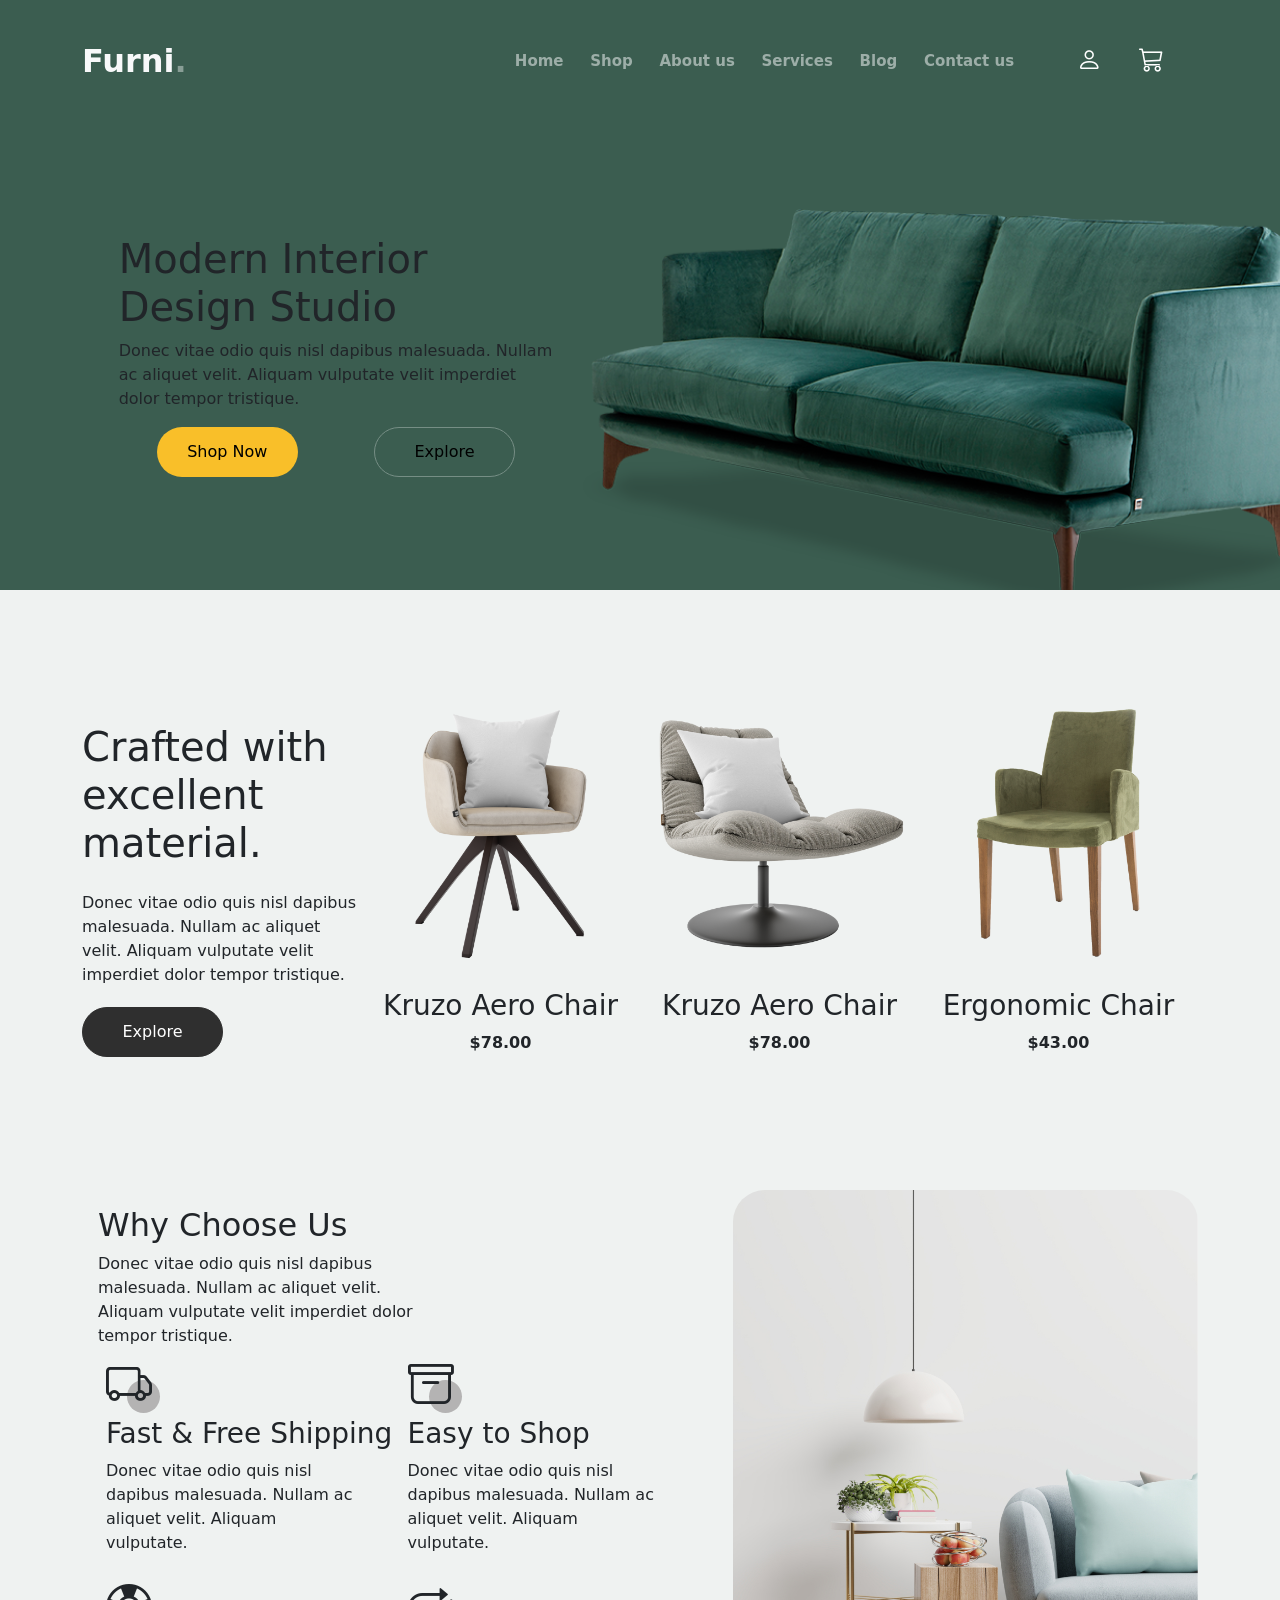
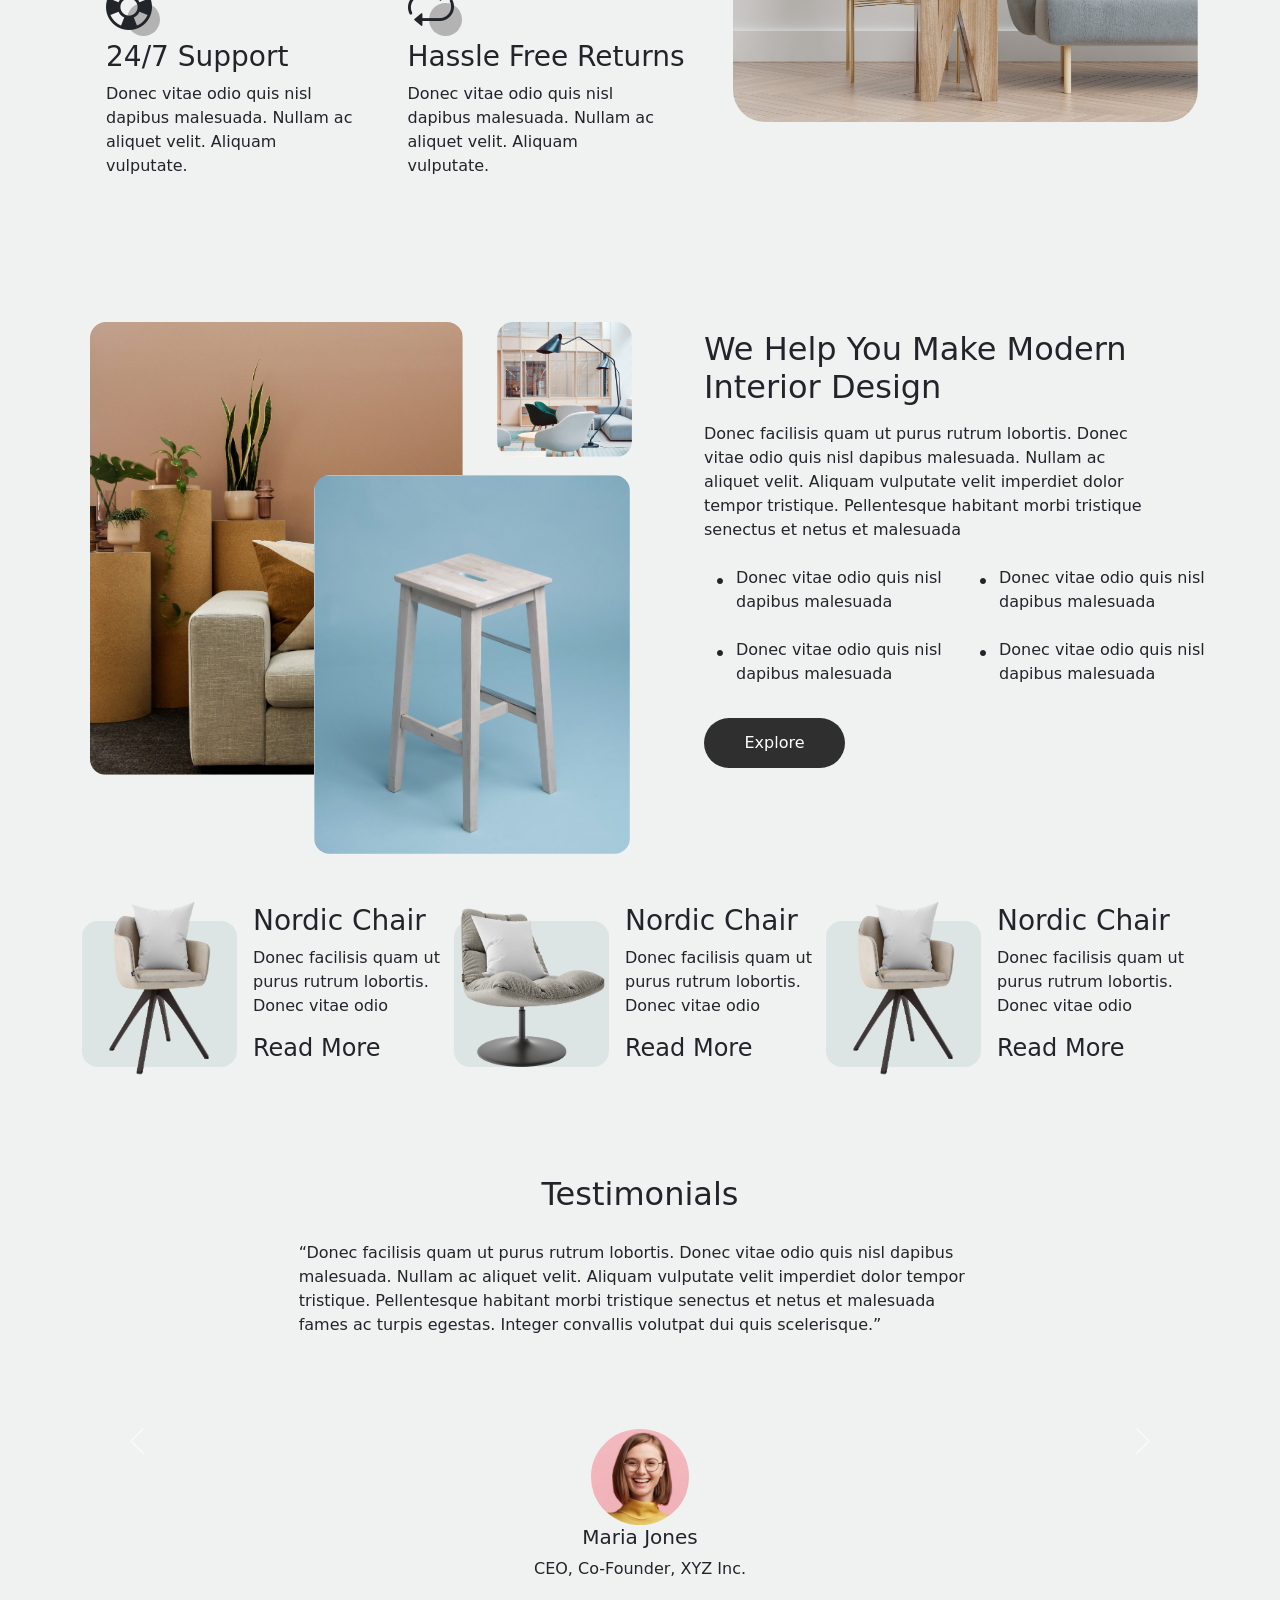
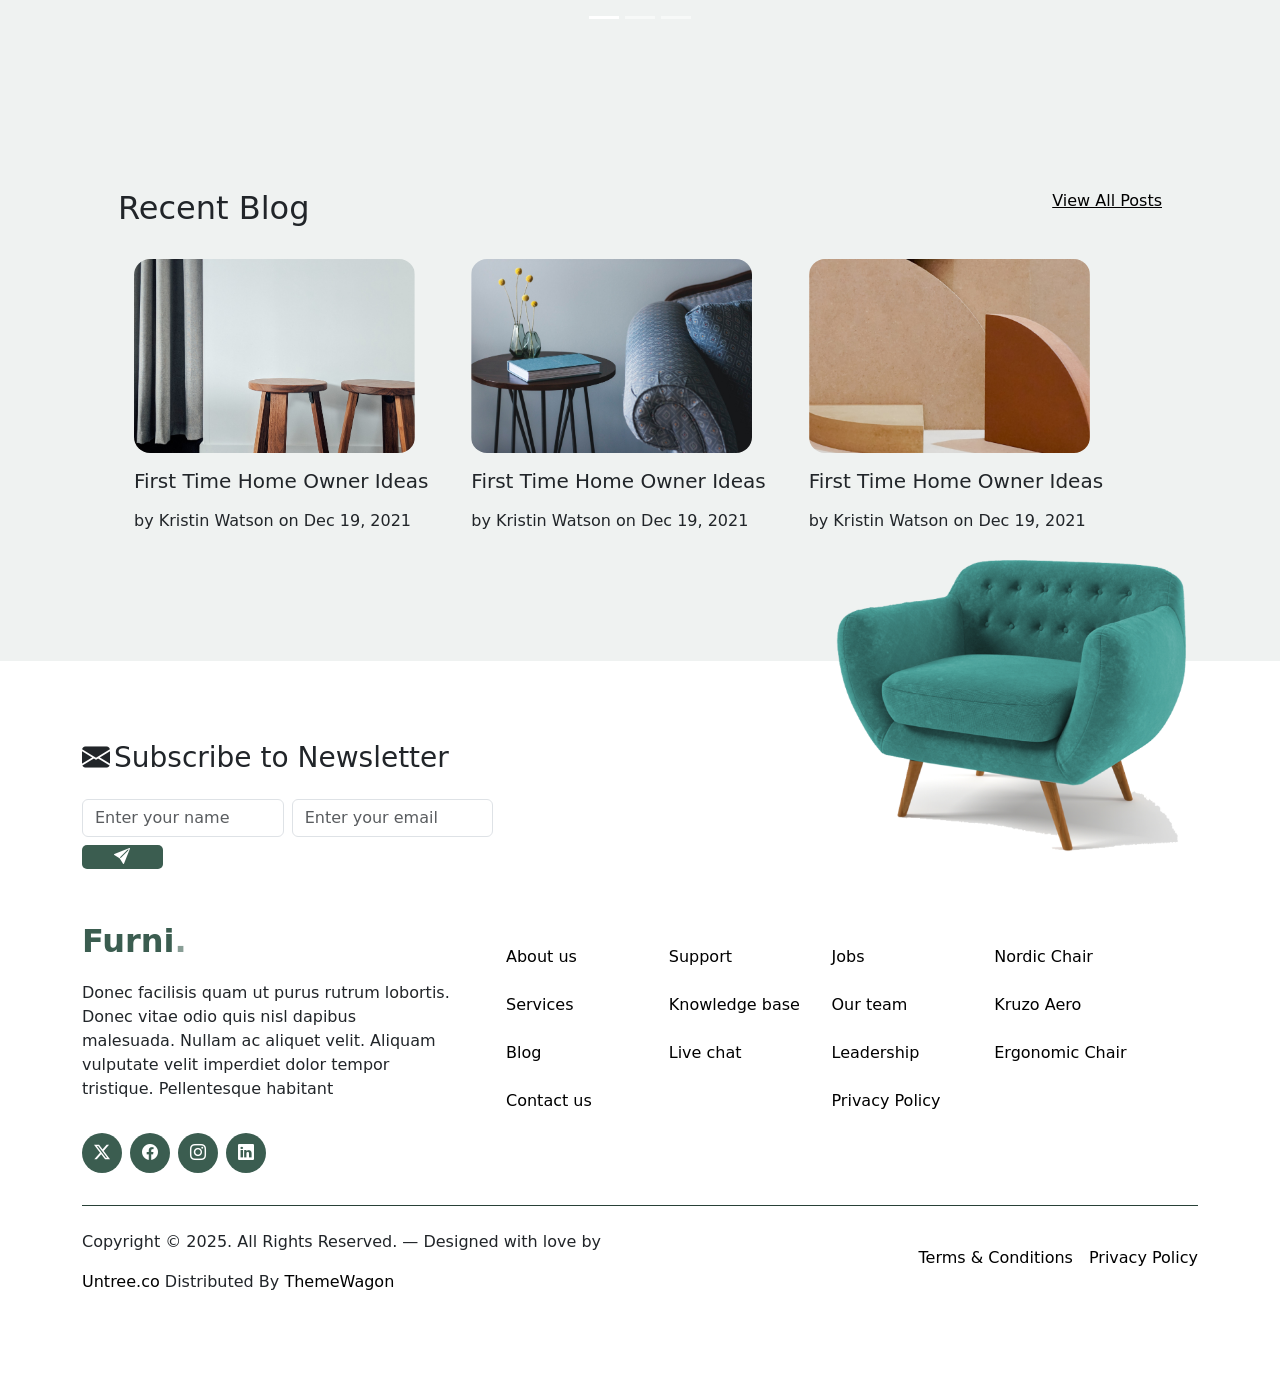
==== commit 6f3d8051: "Beforelast" ====
--- a/index.html
+++ b/index.html
@@ -54,6 +54,7 @@
                     <i class="bi bi-cart3"></i>
                 </div>
             </div>
+        </div>
     </nav>
     <section class="col-12 d-flex align-items-center justify-content-center" id="section1">
         <div class="container col-12 col-lg-10 d-flex align-items-center h-75 " id="son-section">
@@ -313,60 +314,80 @@
                 <h2>Testimonials</h2>
             </div>
         </div>
-        <div id="carouselExampleCaptions " class="carousel slide">
-            <div class="carousel-indicators">
-                <button type="button" data-bs-target="#carouselExampleCaptions" data-bs-slide-to="0" class="active"
-                    aria-current="true" aria-label="Slide 1"></button>
-                <button type="button" data-bs-target="#carouselExampleCaptions" data-bs-slide-to="1"
-                    aria-label="Slide 2"></button>
-                <button type="button" data-bs-target="#carouselExampleCaptions" data-bs-slide-to="2"
-                    aria-label="Slide 3"></button>
-            </div>
-            <div class="carousel-inner  " id="Carousel">
-                <div class="carousel-item active col-12 h-100 d-flex flex-column align-items-center  ">
-                    <p>“Donec facilisis quam ut purus rutrum lobortis. Donec vitae odio quis nisl dapibus malesuada.
-                        Nullam ac aliquet velit. Aliquam vulputate velit imperdiet dolor tempor tristique.
-                        Pellentesque habitant morbi tristique senectus et netus et malesuada fames ac turpis
-                        egestas. Integer convallis volutpat dui quis scelerisque.”</p>
-                    <img src="./photo/person-1.png" class="d-block col-1" alt="...">
-                    <div class="carousel-caption d-none d-md-block">
-                        <h3>Maria Jones</h3>
-                        <p>CEO, Co-Founder, XYZ Inc.</p>
-                    </div>
-                </div>
-                <div class="carousel-item  col-12" id="Carousel">
-                    <p>“Donec facilisis quam ut purus rutrum lobortis. Donec vitae odio quis nisl dapibus malesuada.
-                        Nullam ac aliquet velit. Aliquam vulputate velit imperdiet dolor tempor tristique.
-                        Pellentesque habitant morbi tristique senectus et netus et malesuada fames ac turpis
-                        egestas. Integer convallis volutpat dui quis scelerisque.”</p>
-                    <img src="./photo/person-1.png" class="d-block col-1" alt="...">
-                    <div class="carousel-caption d-none d-md-block">
-                        <h3>Maria Jones</h3>
-                        <p>CEO, Co-Founder, XYZ Inc.</p>
-                    </div>
-                </div>
-                <div class="carousel-item  col-12" id="Carousel">
-                    <p>“Donec facilisis quam ut purus rutrum lobortis. Donec vitae odio quis nisl dapibus malesuada.
-                        Nullam ac aliquet velit. Aliquam vulputate velit imperdiet dolor tempor tristique.
-                        Pellentesque habitant morbi tristique senectus et netus et malesuada fames ac turpis
-                        egestas. Integer convallis volutpat dui quis scelerisque.”</p>
-                    <img src="./photo/person-1.png" class="d-block col-1" alt="...">
-                    <div class="carousel-caption d-none d-md-block">
-                        <h3>Maria Jones</h3>
-                        <p>CEO, Co-Founder, XYZ Inc.</p>
-                    </div>
-                </div>
-            </div>
-            <button class="carousel-control-prev" type="button" data-bs-target="#carouselExampleCaptions"
-                data-bs-slide="prev">
-                <span class="carousel-control-prev-icon" aria-hidden="true"></span>
-                <span class="visually-hidden">Previous</span>
-            </button>
-            <button class="carousel-control-next" type="button" data-bs-target="#carouselExampleCaptions"
-                data-bs-slide="next">
-                <span class="carousel-control-next-icon" aria-hidden="true"></span>
-                <span class="visually-hidden">Next</span>
-            </button>
+        <div class=" slide">
+            <div id="carouselExampleIndicators" class="carousel slide">
+                <div class="carousel-indicators">
+                    <button type="button" data-bs-target="#carouselExampleIndicators" data-bs-slide-to="0"
+                        class="active" aria-current="true" aria-label="Slide 1"></button>
+                    <button type="button" data-bs-target="#carouselExampleIndicators" data-bs-slide-to="1"
+                        aria-label="Slide 2"></button>
+                    <button type="button" data-bs-target="#carouselExampleIndicators" data-bs-slide-to="2"
+                        aria-label="Slide 3"></button>
+                </div>
+                <div class="carousel-inner">
+                    <div class="carousel-item active">
+                        <div class="col-12 d-flex flex-column align-items-center justify-content-between gap-5">
+                            <div class="col-7 d-flex p-1 mb-4">
+                                <p>“Donec facilisis quam ut purus rutrum lobortis. Donec vitae odio quis
+                                    nisl dapibus
+                                    malesuada. Nullam ac aliquet velit. Aliquam vulputate velit imperdiet dolor tempor
+                                    tristique. Pellentesque habitant morbi tristique senectus et netus et malesuada
+                                    fames ac
+                                    turpis egestas. Integer convallis volutpat dui quis scelerisque.”</p>
+                            </div>
+                            <div class="mb-5 col-12 d-flex flex-column align-items-center">
+                                <img src="./photo/person-1.png" alt="" class="col-1">
+                                <h5>Maria Jones</h5>
+                                <p>CEO, Co-Founder, XYZ Inc.</p>
+                            </div>
+                        </div>
+                    </div>
+                    <div class="carousel-item">
+                        <div class="col-12 d-flex flex-column align-items-center justify-content-between gap-5">
+                            <div class="col-7 d-flex p-1 mb-4">
+                                <p>“Donec facilisis quam ut purus rutrum lobortis. Donec vitae odio quis
+                                    nisl dapibus
+                                    malesuada. Nullam ac aliquet velit. Aliquam vulputate velit imperdiet dolor tempor
+                                    tristique. Pellentesque habitant morbi tristique senectus et netus et malesuada
+                                    fames ac
+                                    turpis egestas. Integer convallis volutpat dui quis scelerisque.”</p>
+                            </div>
+                            <div class="mb-5 col-12 d-flex flex-column align-items-center">
+                                <img src="./photo/person-1.png" alt="" class="col-1">
+                                <h5>Maria Jones</h5>
+                                <p>CEO, Co-Founder, XYZ Inc.</p>
+                            </div>
+                        </div>
+                    </div>
+                    <div class="carousel-item">
+                        <div class="col-12 d-flex flex-column align-items-center justify-content-between gap-5">
+                            <div class="col-7 d-flex p-1 mb-4">
+                                <p>“Donec facilisis quam ut purus rutrum lobortis. Donec vitae odio quis
+                                    nisl dapibus
+                                    malesuada. Nullam ac aliquet velit. Aliquam vulputate velit imperdiet dolor tempor
+                                    tristique. Pellentesque habitant morbi tristique senectus et netus et malesuada
+                                    fames ac
+                                    turpis egestas. Integer convallis volutpat dui quis scelerisque.”</p>
+                            </div>
+                            <div class="mb-5 col-12 d-flex flex-column align-items-center">
+                                <img src="./photo/person-1.png" alt="" class="col-1">
+                                <h5>Maria Jones</h5>
+                                <p>CEO, Co-Founder, XYZ Inc.</p>
+                            </div>
+                        </div>
+                    </div>
+                </div>
+                <button class="carousel-control-prev" type="button" data-bs-target="#carouselExampleIndicators"
+                    data-bs-slide="prev">
+                    <span class="carousel-control-prev-icon" aria-hidden="true"></span>
+                    <span class="visually-hidden">Previous</span>
+                </button>
+                <button class="carousel-control-next" type="button" data-bs-target="#carouselExampleIndicators"
+                    data-bs-slide="next">
+                    <span class="carousel-control-next-icon" aria-hidden="true"></span>
+                    <span class="visually-hidden">Next</span>
+                </button>
+            </div>
         </div>
     </section>
     <section class="col-12 p-lg-5" id="section7">
@@ -396,59 +417,88 @@
             </div>
         </div>
     </section>
-    <footer class="col-12 ">
-        <div class="container p-lg-5">
-            <div class="col-12 d-flex">
+    <footer class="col-12  ">
+        <div class="container position-relative ">
+            <div class=" img">
+                <img src="./photo/sofa.png" alt="" class="">
+            </div>
+            <div class="col-12 d-flex mb-5">
                 <div>
                     <h3 class="d-flex gap-1">
                         <i class="bi bi-envelope-fill"></i>
                         <p>Subscribe to Newsletter</p>
                     </h3>
-                    <div class="d-flex col-lg-12 gap-2" id="input">
-                        <div class="col-5">
+                    <div class="d-flex col-lg-12 gap-2 flex-wrap" id="input">
+                        <div class="col-lg-5">
                             <input type="text" class="form-control " id="floatingInput" placeholder="Enter your name">
                         </div>
-                        <div class="col-5">
+                        <div class="col-lg-5">
                             <input type="email" class="form-control " id="floatingInput" placeholder="Enter your email">
                         </div>
-                        <button class="col-2"><i class="bi bi-send-fill"></i></button>
-                    </div>
-                </div>
-                    <img src="./photo/sofa.png" alt="" class="">
-            </div>
-            <div>
-                
+                        <button class=" col-3 col-lg-2"><i class="bi bi-send-fill"></i></button>
+                    </div>
+                </div>
+
+            </div>
+            <div class="col-12 d-flex flex-wrap gap-lg-5">
+                <div class="col-12 col-lg-4 d-flex flex-column gap-3 ">
+                    <a href="#" class="d-flex align-items-center " id="logo">
+                        Furni
+                        <span class=" ">.</span>
+                    </a>
+                    <p>Donec facilisis quam ut purus rutrum lobortis. Donec vitae odio quis nisl dapibus malesuada.
+                        Nullam ac aliquet velit. Aliquam vulputate velit imperdiet dolor tempor tristique. Pellentesque
+                        habitant</p>
+                    <div class="icon-link d-flex gap-2">
+                        <button><i class="bi bi-twitter-x"></i></button>
+                        <button><i class="bi bi-facebook"></i></button>
+                        <button><i class="bi bi-instagram"></i></button>
+                        <button><i class="bi bi-linkedin"></i></button>
+                    </div>
+                </div>
+                <!-- link footer -->
+                <div class="col-12 col-lg-7 mt-4 d-flex flex-wrap " id="link">
+                    <div class="col-6 col-lg-3 d-flex flex-column gap-4 p-1">
+                        <a href="#">About us</a>
+                        <a href="#">Services</a>
+                        <a href="#">Blog</a>
+                        <a href="#">Contact us</a>
+                    </div>
+                    <div class="col-6 col-lg-3 d-flex flex-column gap-4  p-1 ">
+                        <a href="#">Support</a>
+                        <a href="#">Knowledge base</a>
+                        <a href="#">Live chat</a>
+                    </div>
+                    <div class="col-6 col-lg-3  d-flex flex-column gap-4  p-1">
+                        <a href="#">Jobs</a>
+                        <a href="#">Our team</a>
+                        <a href="#">Leadership</a>
+                        <a href="#">Privacy Policy</a>
+                    </div>
+                    <div class="col-6 col-lg-3  d-flex flex-column gap-4  p-1 ">
+                        <a href="#">Nordic Chair</a>
+                        <a href="#">Kruzo Aero</a>
+                        <a href="#">Ergonomic Chair</a>
+                    </div>
+                </div>
+            </div>
+            <div class="col-12 spes"></div>
+            <div class="col-12 d-flex flex-wrap align-items-center justify-content-between" id="foot">
+                <div class="col-lg-6 mt-4">
+                    <p>Copyright © 2025. All Rights Reserved. — Designed with love by </p>
+                    <p><a href="#">Untree.co</a> Distributed By <a href="#">ThemeWagon</a></p>
+                </div>
+                <div class="col-lg-6 d-flex justify-content-end gap-3">
+                    <a href="#">Terms & Conditions</a>
+                    <a href="#">Privacy Policy</a>
+                </div>
             </div>
         </div>
     </footer>
 
 
 
-    <!-- link footer -->
-    <!-- <div class="d-flex p-3 col-lg-8 mt-5" id="link">
-        <div class="col-lg-3 d-flex flex-column gap-4">
-            <a href="#">About us</a>
-            <a href="#">Services</a>
-            <a href="#">Blog</a>
-            <a href="#">Contact us</a>
-        </div>
-        <div class="col-lg-3 d-flex flex-column gap-4">
-            <a href="#">Support</a>
-            <a href="#">Knowledge base</a>
-            <a href="#">Live chat</a>
-        </div>
-        <div class="col-lg-3  d-flex flex-column gap-4">
-            <a href="#">Jobs</a>
-            <a href="#">Our team</a>
-            <a href="#">Leadership</a>
-            <a href="#">Privacy Policy</a>
-        </div>
-        <div class="col-lg-3  d-flex flex-column gap-4">
-            <a href="#">Nordic Chair</a>
-            <a href="#">Kruzo Aero</a>
-            <a href="#">Ergonomic Chair</a>
-        </div>
-    </div> -->
+
 
 
 
--- a/css/index.css
+++ b/css/index.css
@@ -329,9 +329,7 @@
 }
 
 #section6 {
-    #Carousel {
-        height: 418px;
-
+    .slide {
         img {
             border-radius: 50%;
         }
@@ -382,24 +380,113 @@
 }
 
 footer {
+    padding: 80px 0;
     background-color: #FFFFFF;
-    position: relative;
-    #input{
-        button{
+
+
+    #input {
+        button {
             border: 0;
             background-color: #3b5d50;
             color: white;
             border-radius: 5px;
-            &:hover{
+
+            &:hover {
                 background-color: #294138;
             }
         }
     }
-    img{
-        width: 380px;
-        max-width: 80%;
+
+    .img {
         position: absolute;
-        top: -107px;
+        top: -200px;
         right: 10px;
+        z-index: 1;
+
+        img {
+            width: 380px;
+            max-width: 100%;
+
+        }
+
+        @media screen and (max-width: 767px) {
+            top: -149px;
+
+            img {
+                width: 203px;
+            }
+        }
+
+        @media screen and (min-width:768px) and (max-width:992px) {
+            img{
+                width: 291px;
+            }
+        }
+    }
+
+    #logo {
+        font-size: 32px;
+        font-weight: 600;
+        text-decoration: none;
+        color: #3b5d50;
+
+        span {
+            color: #899e96;
+        }
+    }
+
+    .icon-link {
+        button {
+            display: flex;
+            align-items: center;
+            justify-content: center;
+            width: 40px;
+            height: 40px;
+            border: 0;
+            border-radius: 50%;
+            background-color: #3b5d50;
+            color: #FFFFFF;
+
+            &:hover {
+                background-color: #2f2f2f;
+            }
+        }
+    }
+
+    #link {
+
+        a {
+            text-decoration: none;
+            color: black;
+
+            &:hover {
+                color: rgb(80, 78, 78);
+            }
+        }
+    }
+
+    .spes {
+        margin-top: 2rem;
+        height: 1px;
+        background-color: #294138;
+    }
+
+    #foot {
+        a {
+            text-decoration: none;
+            color: black;
+
+            &:hover {
+                color: rgb(80, 78, 78);
+            }
+        }
+    }
+
+    @media screen and (max-width: 992px) {
+        footer {
+            display: flex;
+            flex-direction: column;
+        }
+
     }
 }
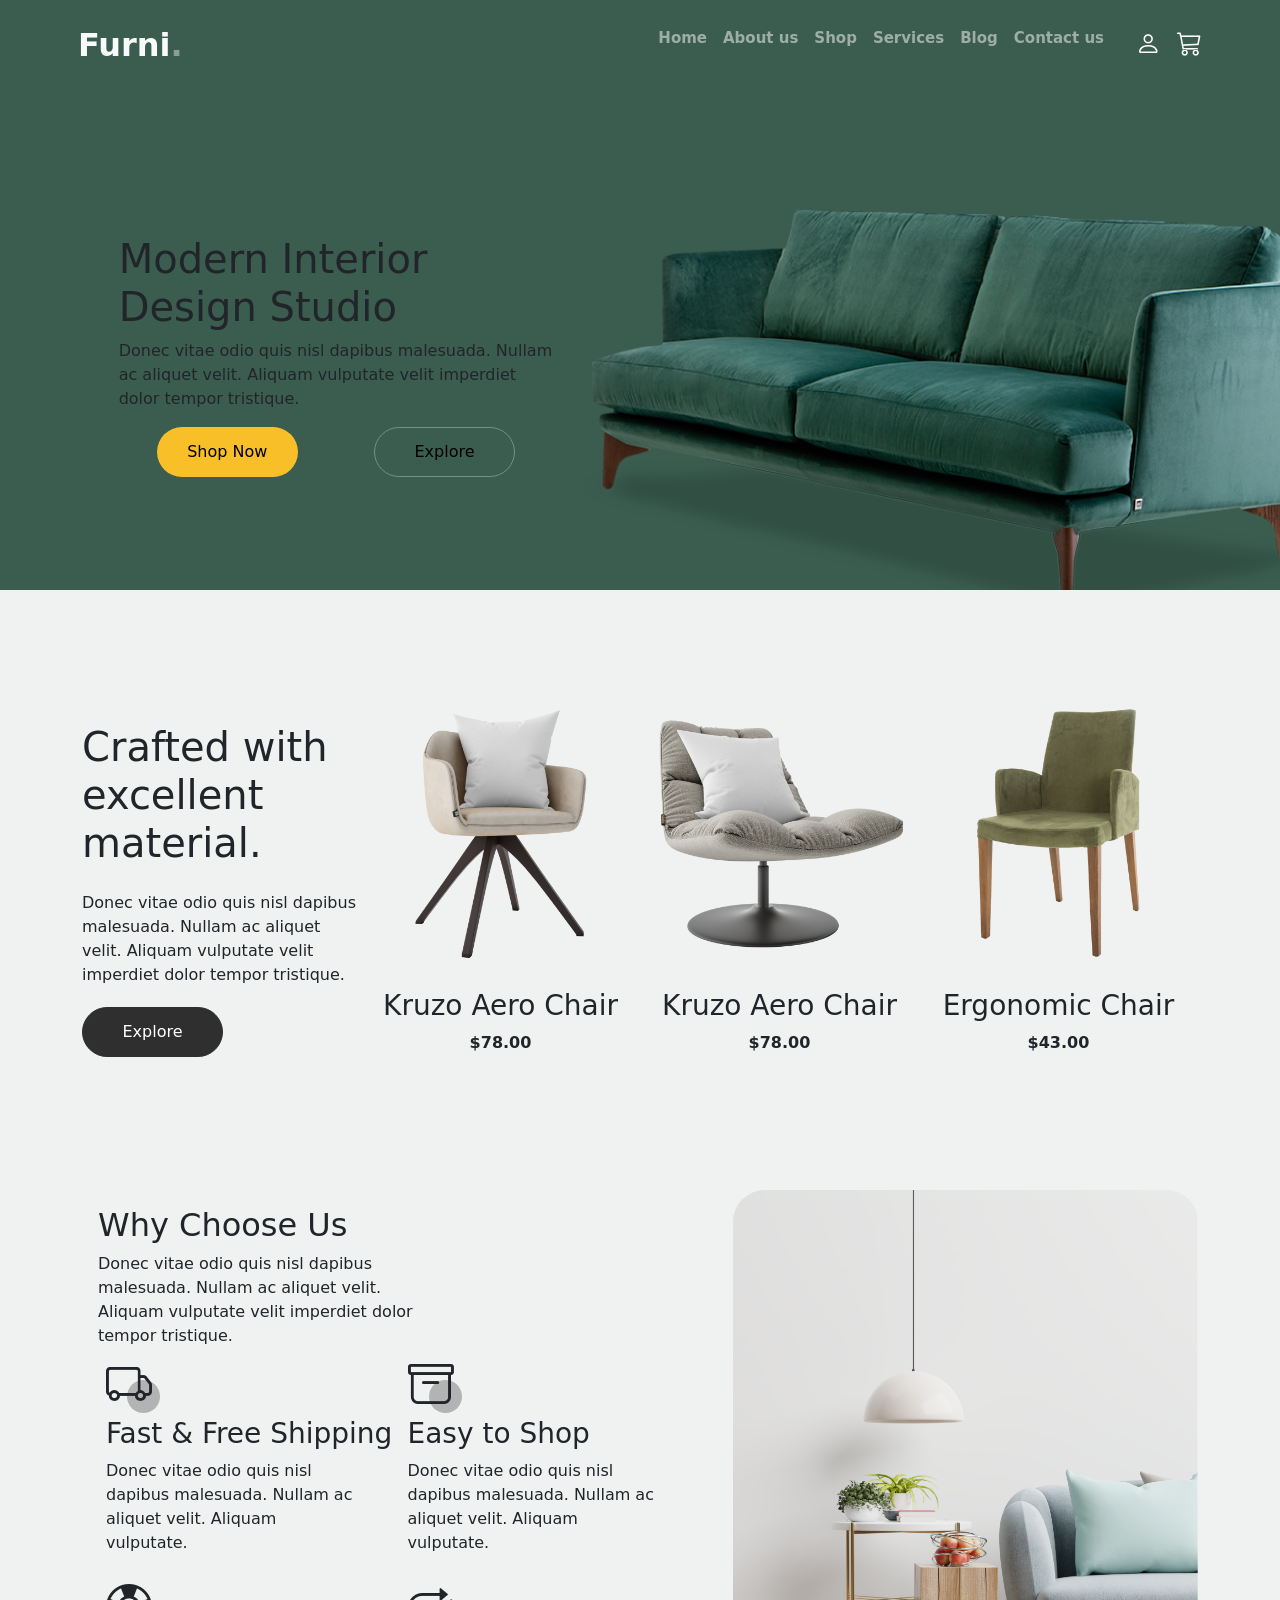
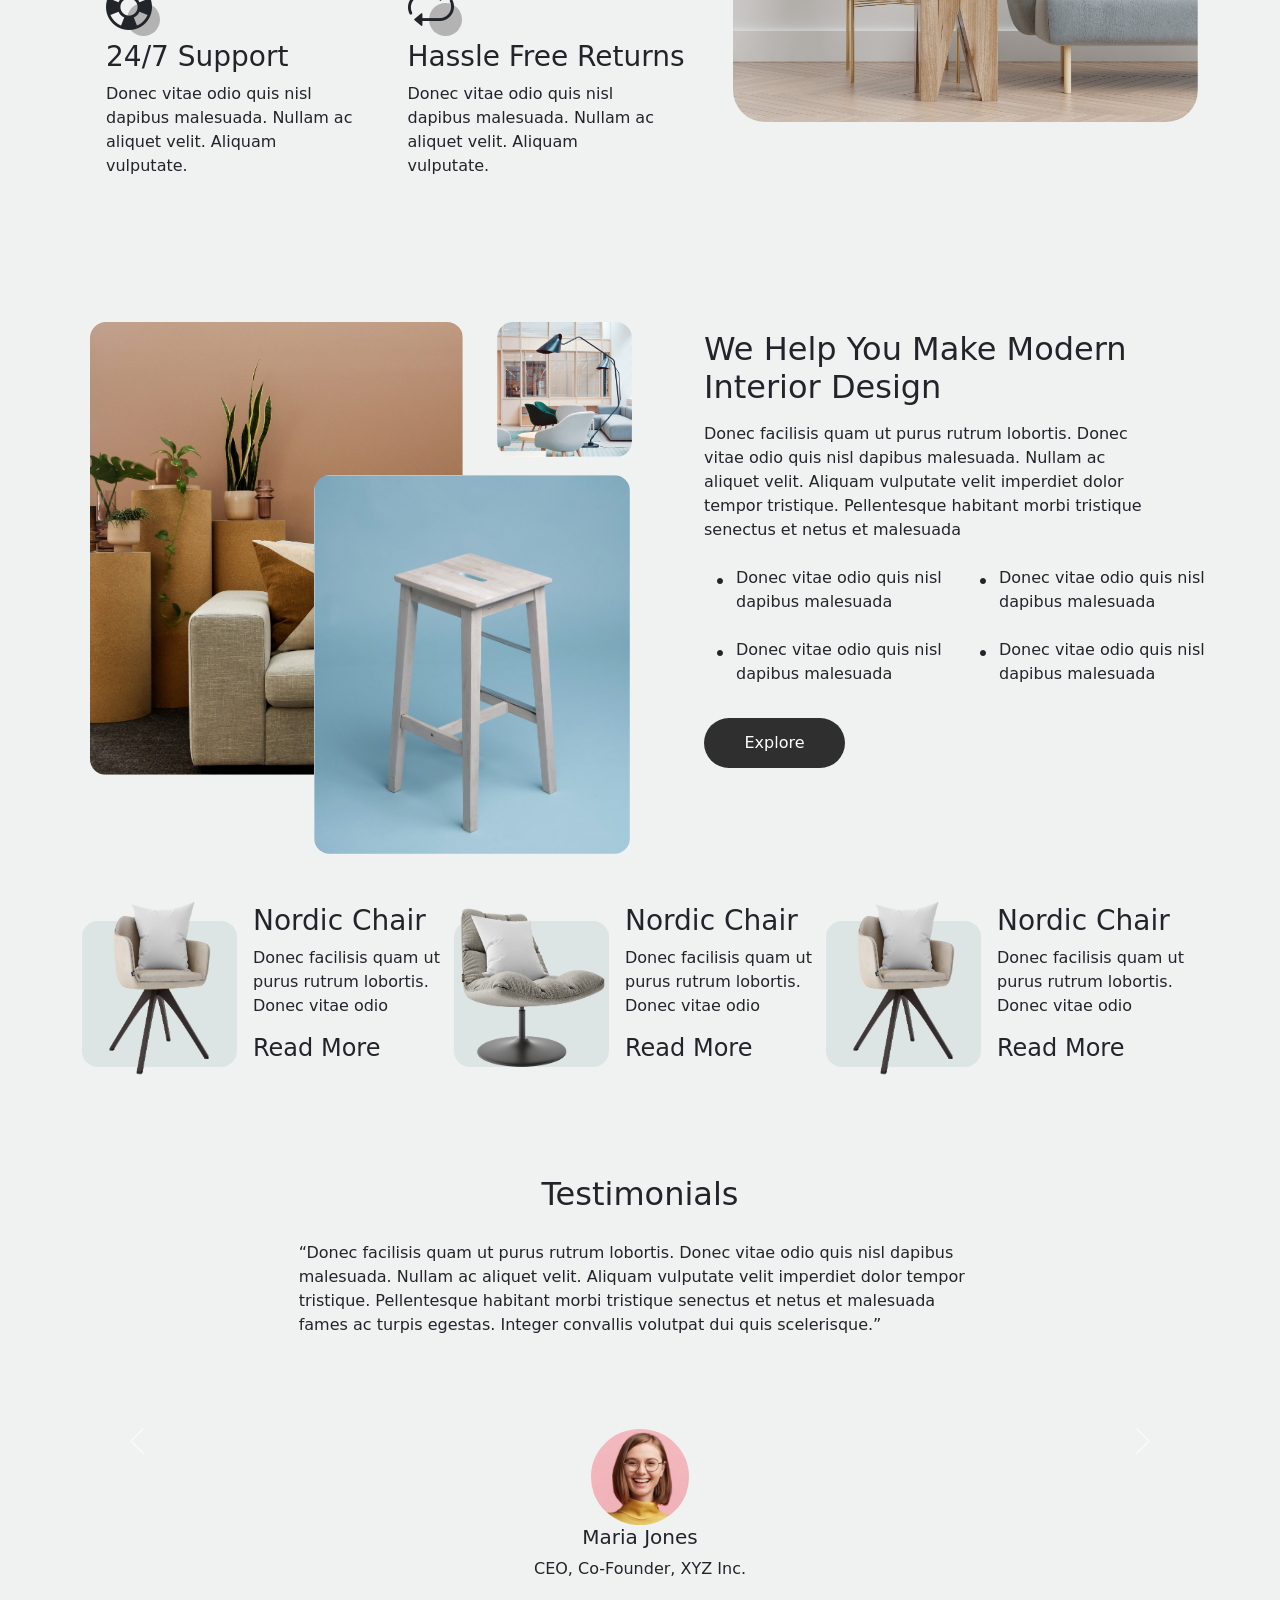
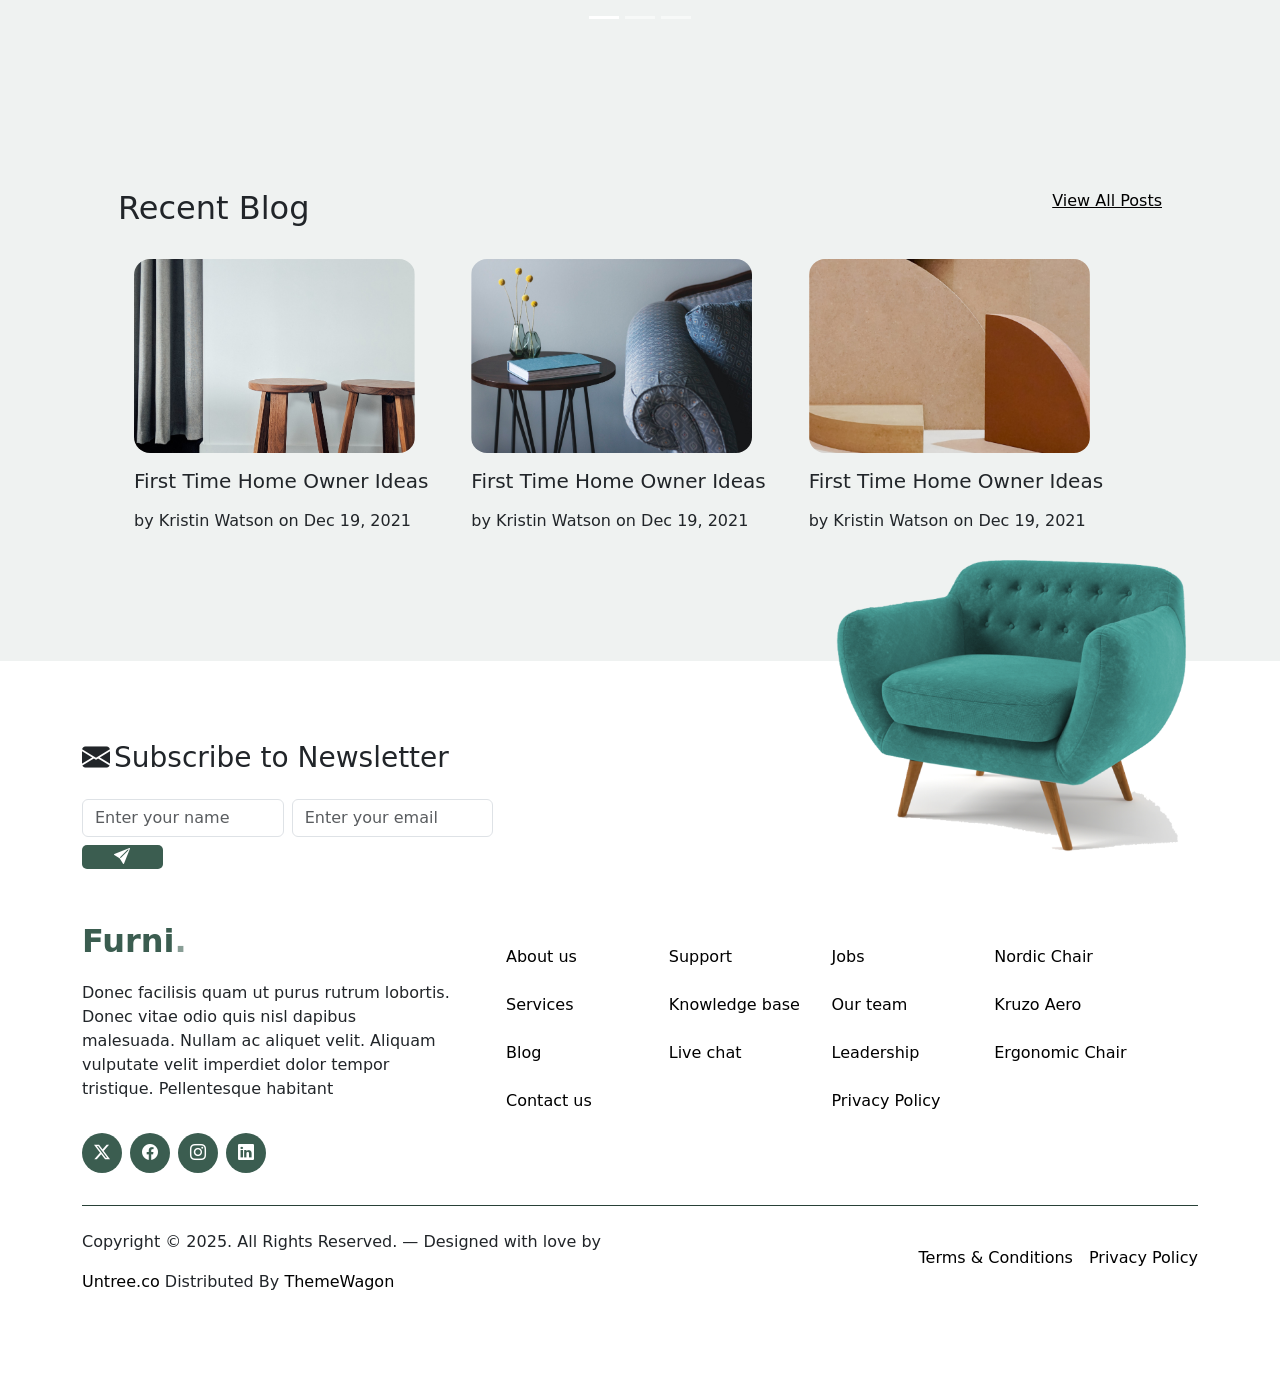
==== commit db623d0e: "last5" ====
--- a/index.html
+++ b/index.html
@@ -18,41 +18,32 @@
 <!-- فاضل رسبونزف ال nav -->
 
 <body>
-    <nav class="col-12">
-        <div class="container d-flex align-items-center  justify-content-between h-100 " id="navbar">
-            <!-- logo -->
-            <a href="#" class="d-flex align-items-center  text-light h-100" id="logo">
-                Furni
-                <span class=" ">.</span>
+    <nav class="navbar navbar-expand-md ">
+        <div class="container p-2">
+            <!-- Logo -->
+            <a href="#" class="navbar-brand d-flex align-items-center text-light" id="logo">
+                Furni<span>.</span>
             </a>
-            <div class="d-md-flex col-10 col-lg-8  justify-content-around d-none h-100  ">
-                <!-- links  -->
-                <ul class="d-flex col-md-9 align-items-center  justify-content-around h-100" id="link">
-                    <li>
-                        <a href="#">Home</a>
-                    </li>
-                    <li>
-                        <a href="#">Shop</a>
-                    </li>
-                    <li>
-                        <a href="#">About us</a>
-                    </li>
-                    <li>
-                        <a href="#">Services</a>
-                    </li>
-                    <li>
-                        <a href="#">Blog</a>
-                    </li>
-
-                    <li>
-                        <a href="#">Contact us</a>
+
+            <button class="navbar-toggler" type="button" data-bs-toggle="collapse" data-bs-target="#navbarNav"
+                aria-controls="navbarNav" aria-expanded="false" aria-label="Toggle navigation">
+                <span class="navbar-toggler-icon"></span>
+            </button>
+
+            <div class="collapse navbar-collapse" id="navbarNav">
+                <!-- Links -->
+                <ul class="navbar-nav ms-auto gap-3" id="link">
+                    <li><a class=" active" href="#">Home</a></li>
+                    <li><a href="#">About us</a></li>
+                    <li><a href="#">Shop</a></li>
+                    <li><a href="#">Services</a></li>
+                    <li><a href="#">Blog</a></li>
+                    <li><a href="#">Contact us</a></li>
+                    <li class="nav-item d-flex align-items-center ms-lg-3" id="icon">
+                        <i class="bi bi-person me-3"></i>
+                        <i class="bi bi-cart3"></i>
                     </li>
                 </ul>
-                <!-- icon -->
-                <div class="d-none col-md-2 d-md-flex align-items-center justify-content-around h-100" id="icon">
-                    <i class="bi bi-person"></i>
-                    <i class="bi bi-cart3"></i>
-                </div>
             </div>
         </div>
     </nav>
@@ -307,7 +298,7 @@
             </div>
         </div>
     </section>
-    <!-- مشكلة ال  slide -->
+    <!--  slide -->
     <section class="col-12 p-5" id="section6">
         <div class="container">
             <div class="col-12 text-center mb-4">
@@ -327,7 +318,7 @@
                 <div class="carousel-inner">
                     <div class="carousel-item active">
                         <div class="col-12 d-flex flex-column align-items-center justify-content-between gap-5">
-                            <div class="col-7 d-flex p-1 mb-4">
+                            <div class="col-lg-7 d-flex p-lg-1 mb-4">
                                 <p>“Donec facilisis quam ut purus rutrum lobortis. Donec vitae odio quis
                                     nisl dapibus
                                     malesuada. Nullam ac aliquet velit. Aliquam vulputate velit imperdiet dolor tempor
@@ -344,7 +335,7 @@
                     </div>
                     <div class="carousel-item">
                         <div class="col-12 d-flex flex-column align-items-center justify-content-between gap-5">
-                            <div class="col-7 d-flex p-1 mb-4">
+                            <div class="col-lg-7 d-flex p-lg-1 mb-4">
                                 <p>“Donec facilisis quam ut purus rutrum lobortis. Donec vitae odio quis
                                     nisl dapibus
                                     malesuada. Nullam ac aliquet velit. Aliquam vulputate velit imperdiet dolor tempor
@@ -361,7 +352,7 @@
                     </div>
                     <div class="carousel-item">
                         <div class="col-12 d-flex flex-column align-items-center justify-content-between gap-5">
-                            <div class="col-7 d-flex p-1 mb-4">
+                            <div class="col-lg-7 d-flex p-lg-1 mb-4">
                                 <p>“Donec facilisis quam ut purus rutrum lobortis. Donec vitae odio quis
                                     nisl dapibus
                                     malesuada. Nullam ac aliquet velit. Aliquam vulputate velit imperdiet dolor tempor
--- a/css/index.css
+++ b/css/index.css
@@ -10,8 +10,6 @@
 }
 
 nav {
-    padding-top: 2rem;
-    height: 10vh;
     background-color: #3b5d50;
 
     #logo {
@@ -25,41 +23,47 @@
 
     }
 
-    #link {
-
-        li {
-            list-style: none;
-
-            a {
-                text-decoration: none;
-                font-size: 15px;
-                font-weight: 800;
-                color: #9daea8;
-                padding-bottom: 10px;
-                border-bottom: 2px solid #3b5d50;
-                transition: border-bottom 0.3s ease, color 0.3s ease;
-
-                &:hover {
-                    color: white;
-                    border-bottom: 3px solid #f9bf29;
-                    transition: border-bottom 0.3s;
-
-                }
-            }
-        }
-
+    li {
+        list-style: none;
+
+        a {
+            text-decoration: none;
+            font-size: 15px;
+            font-weight: 800;
+            color: #9daea8;
+            padding-bottom: 10px;
+            border-bottom: 2px solid #3b5d50;
+            transition: border-bottom 0.3s ease, color 0.3s ease;
+            position: relative;
+
+            &:hover {
+                color: white;
+            }
+        }
+
+        a::after {
+            content: '';
+            position: absolute;
+            left: 0;
+            bottom: 0;
+            height: 3px;
+            width: 100%;
+            background: gold;
+            transform: scaleX(0);
+            transform-origin: left;
+            transition: transform 0.5s ease;
+
+        }
+
+        a:hover::after {
+            transform: scaleX(1);
+        }
     }
 
     #icon {
         font-size: 25px;
         font-weight: 600;
         color: white;
-    }
-
-    @media screen and (min-width: 768px) and (max-width:992px) {
-        #navbar {
-            justify-content: space-evenly;
-        }
     }
 }
 
@@ -418,7 +422,7 @@
         }
 
         @media screen and (min-width:768px) and (max-width:992px) {
-            img{
+            img {
                 width: 291px;
             }
         }
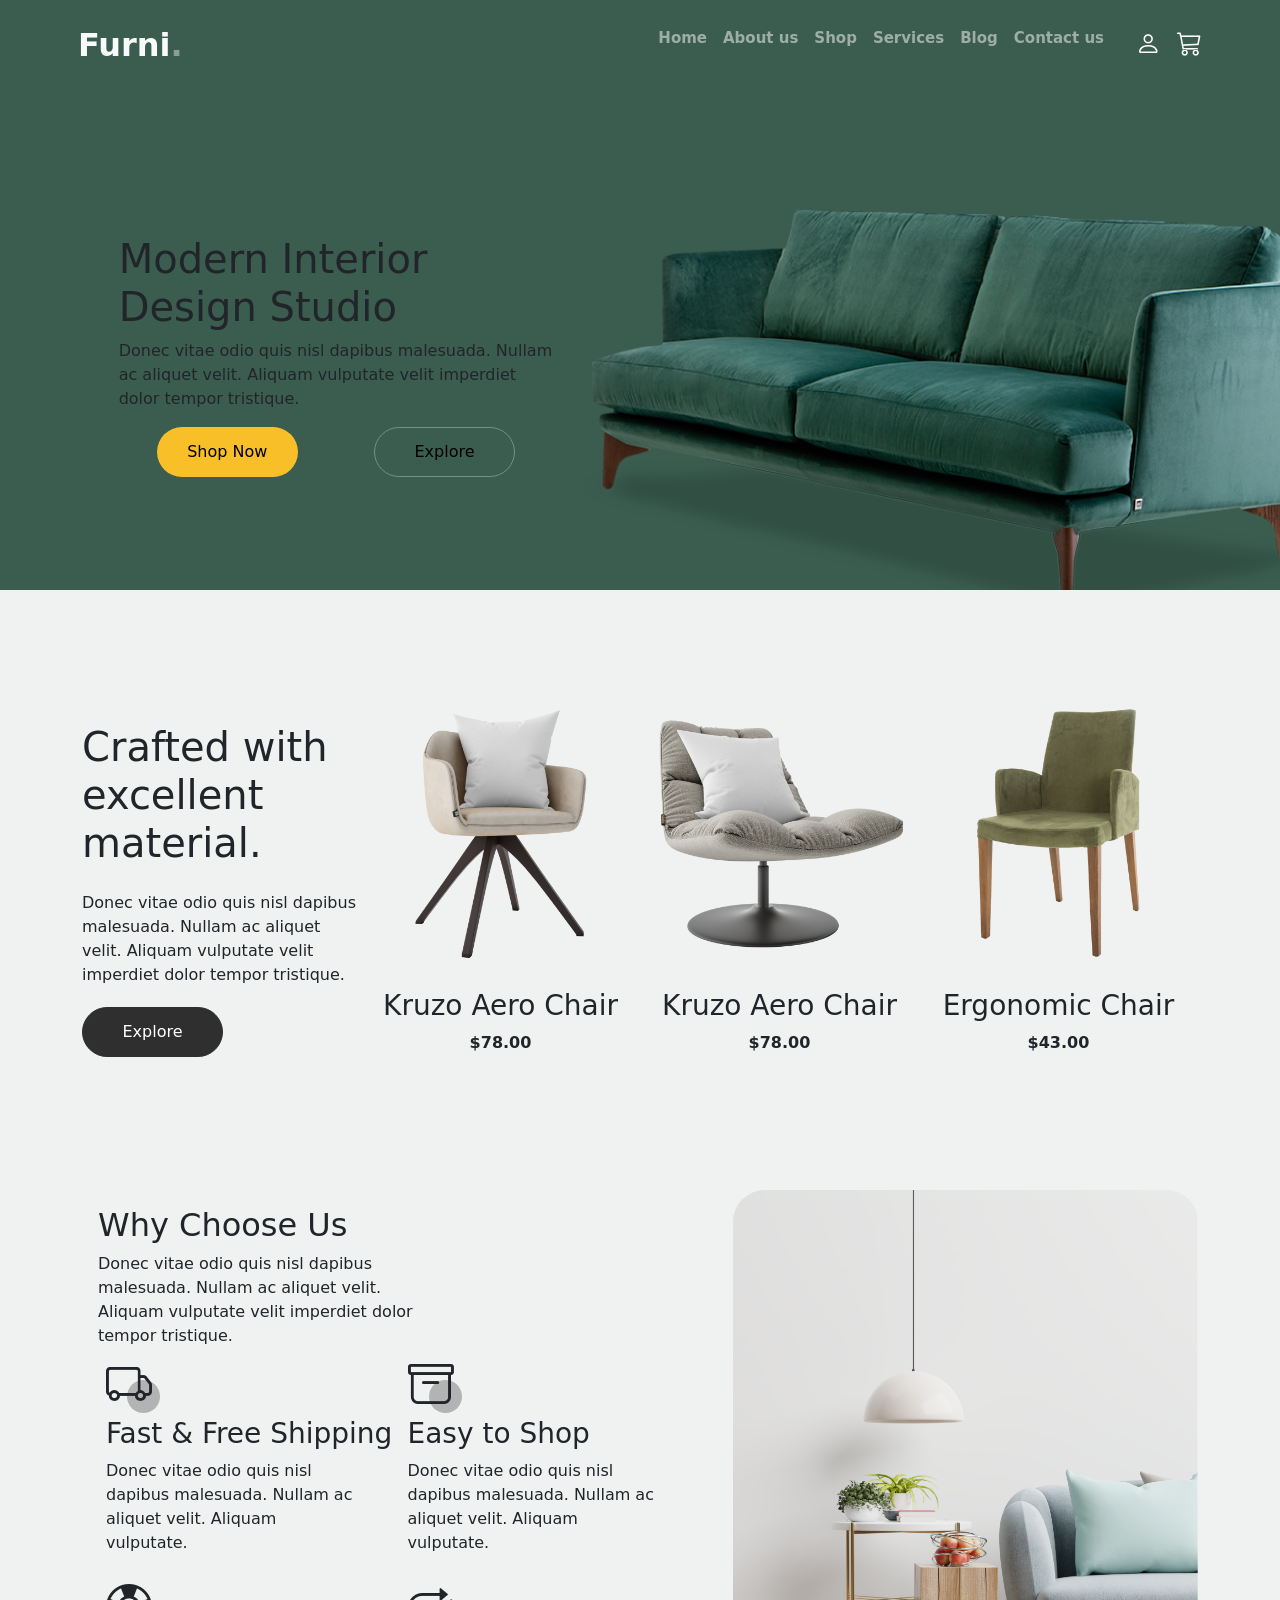
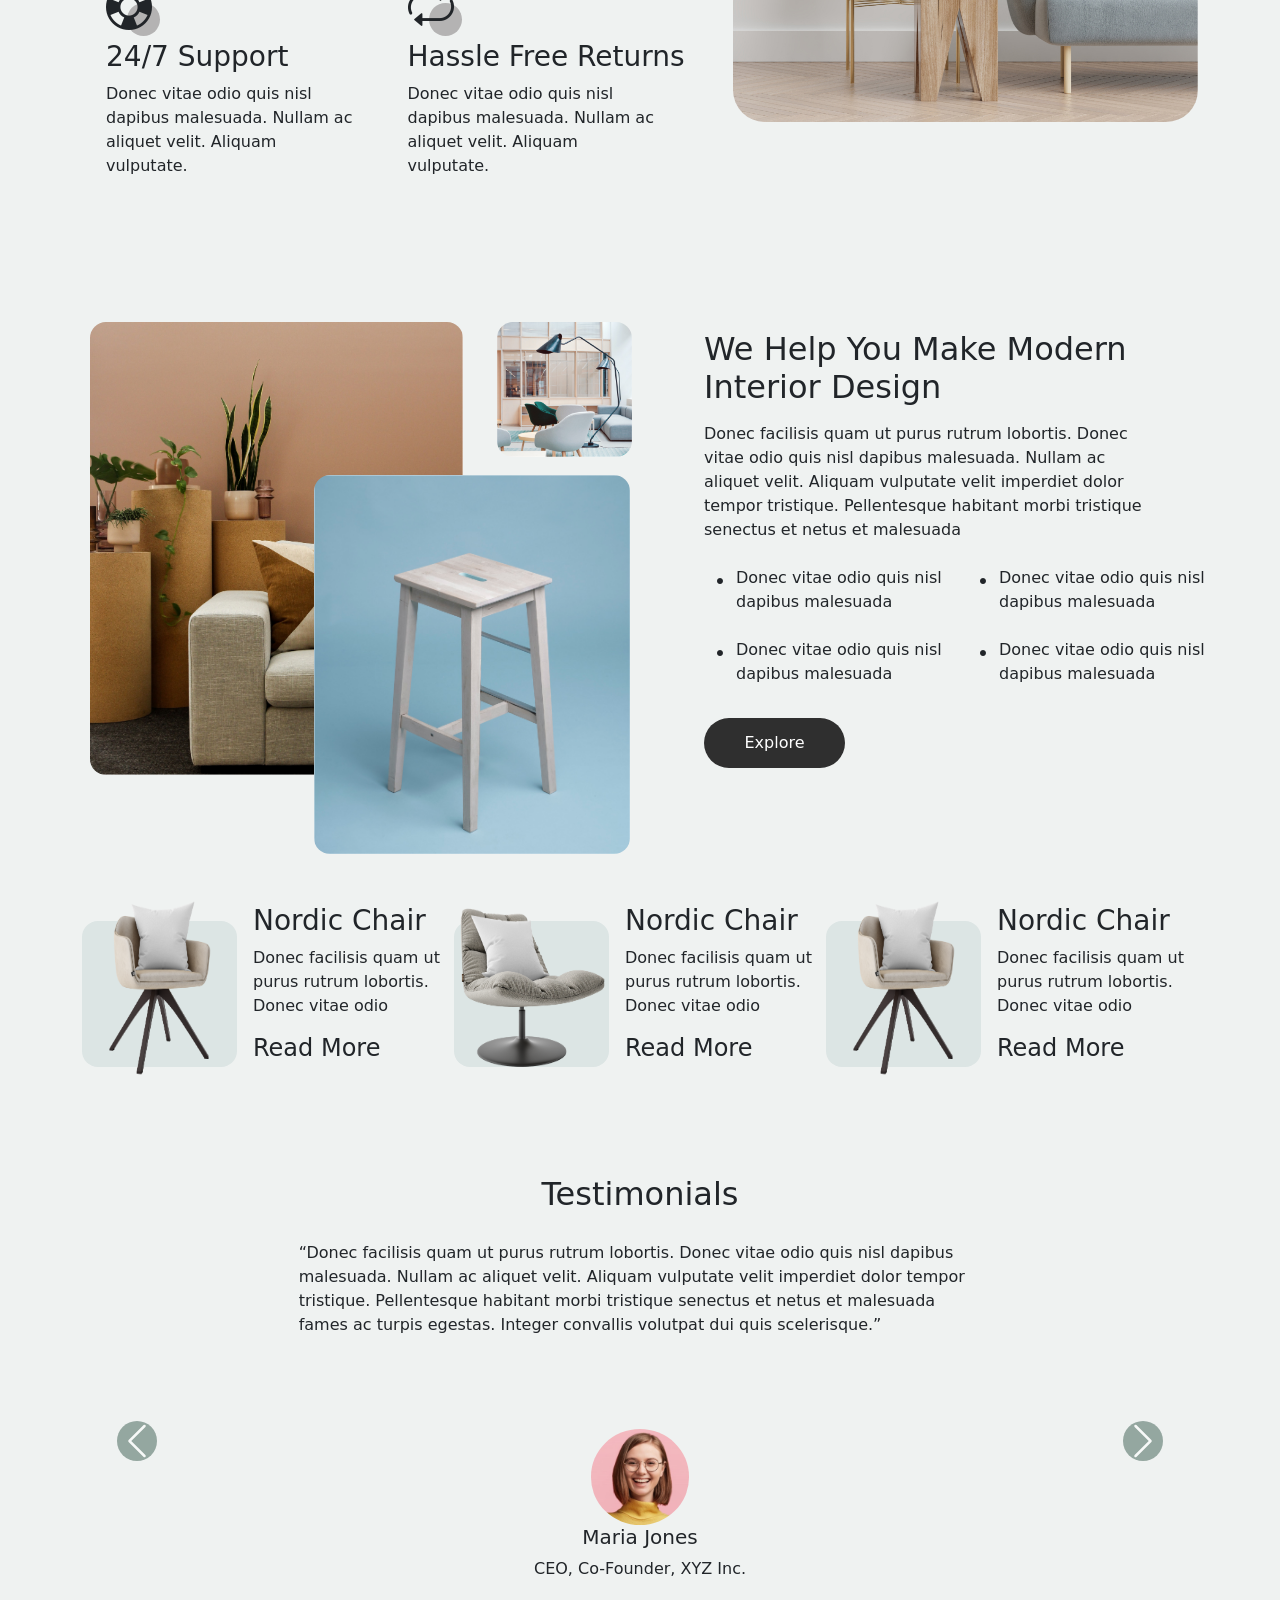
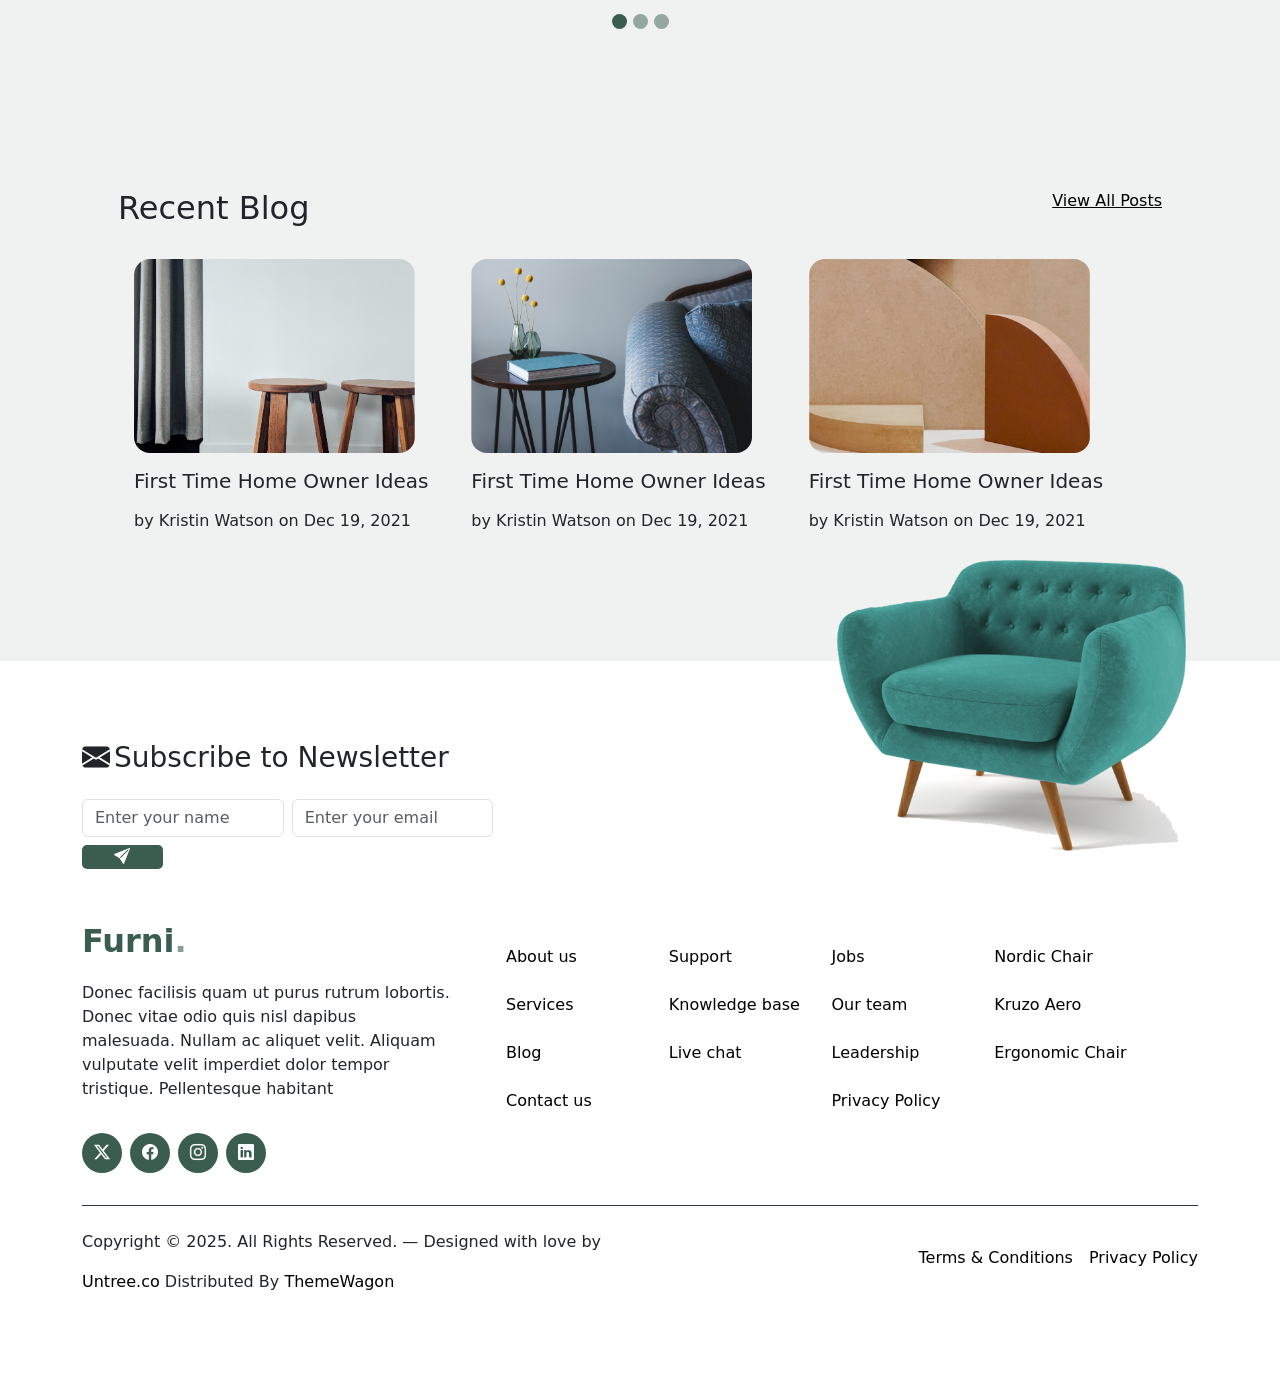
==== commit 413f505d: "finsh" ====
--- a/index.html
+++ b/index.html
@@ -309,11 +309,11 @@
             <div id="carouselExampleIndicators" class="carousel slide">
                 <div class="carousel-indicators">
                     <button type="button" data-bs-target="#carouselExampleIndicators" data-bs-slide-to="0"
-                        class="active" aria-current="true" aria-label="Slide 1"></button>
+                        class="active" aria-current="true" aria-label="Slide 1" id="buttonSlide"></button>
                     <button type="button" data-bs-target="#carouselExampleIndicators" data-bs-slide-to="1"
-                        aria-label="Slide 2"></button>
+                        aria-label="Slide 2" id="buttonSlide"></button>
                     <button type="button" data-bs-target="#carouselExampleIndicators" data-bs-slide-to="2"
-                        aria-label="Slide 3"></button>
+                        aria-label="Slide 3" id="buttonSlide"></button>
                 </div>
                 <div class="carousel-inner">
                     <div class="carousel-item active">
@@ -370,12 +370,12 @@
                 </div>
                 <button class="carousel-control-prev" type="button" data-bs-target="#carouselExampleIndicators"
                     data-bs-slide="prev">
-                    <span class="carousel-control-prev-icon" aria-hidden="true"></span>
+                    <span class="carousel-control-prev-icon" aria-hidden="true" id="Next"></span>
                     <span class="visually-hidden">Previous</span>
                 </button>
                 <button class="carousel-control-next" type="button" data-bs-target="#carouselExampleIndicators"
                     data-bs-slide="next">
-                    <span class="carousel-control-next-icon" aria-hidden="true"></span>
+                    <span class="carousel-control-next-icon" aria-hidden="true" id="Next"></span>
                     <span class="visually-hidden">Next</span>
                 </button>
             </div>
--- a/css/index.css
+++ b/css/index.css
@@ -338,6 +338,34 @@
             border-radius: 50%;
         }
     }
+
+    .slide {
+        #buttonSlide {
+            background-color: #3b5d50;
+            border-radius: 50%;
+            width: 15px;
+            height: 15px;
+            border: 0;
+            color: white;
+
+            &:hover {
+                background-color: #2f2f2f;
+            }
+        }
+
+        #Next {
+            background-color: #3b5d50;
+            border-radius: 50%;
+            width: 40px;
+            height: 40px;
+            border: 0;
+            color: white;
+
+            &:hover {
+                background-color: #2f2f2f;
+            }
+        }
+    }
 }
 
 #section7 {
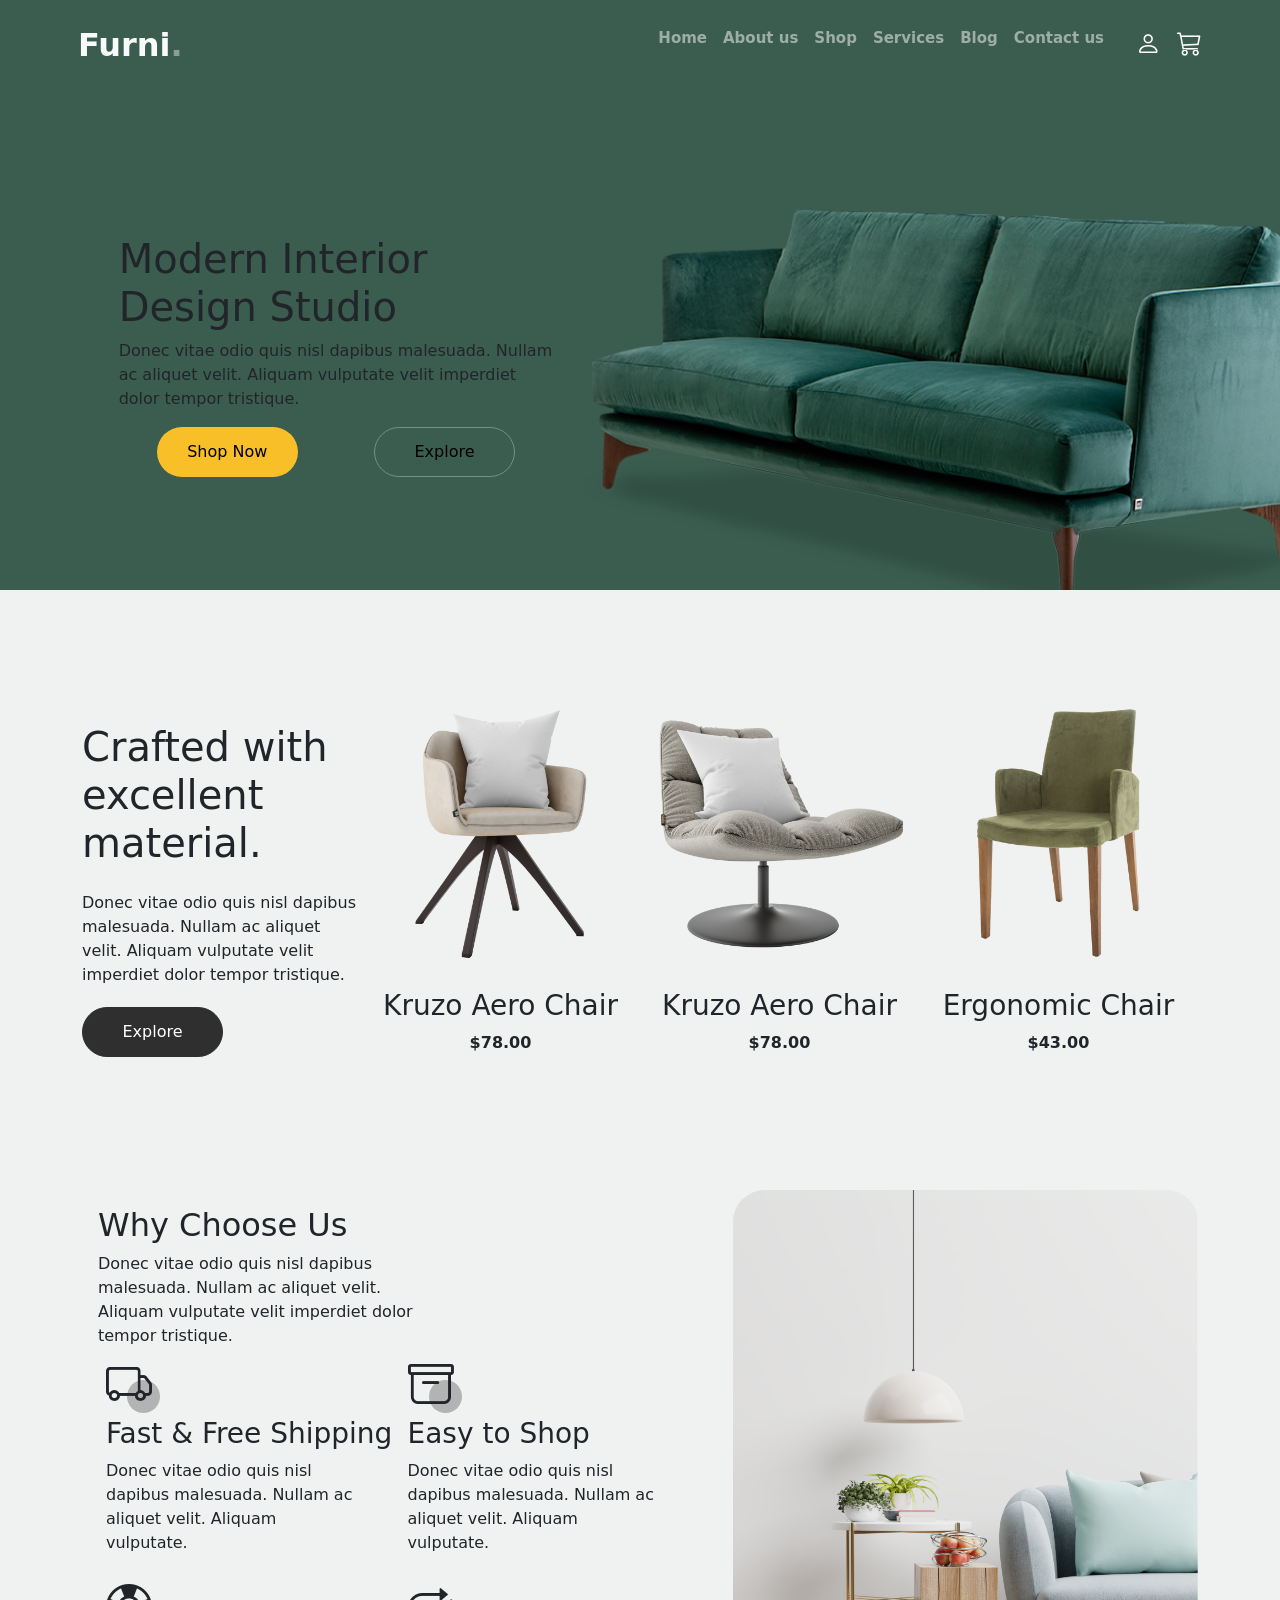
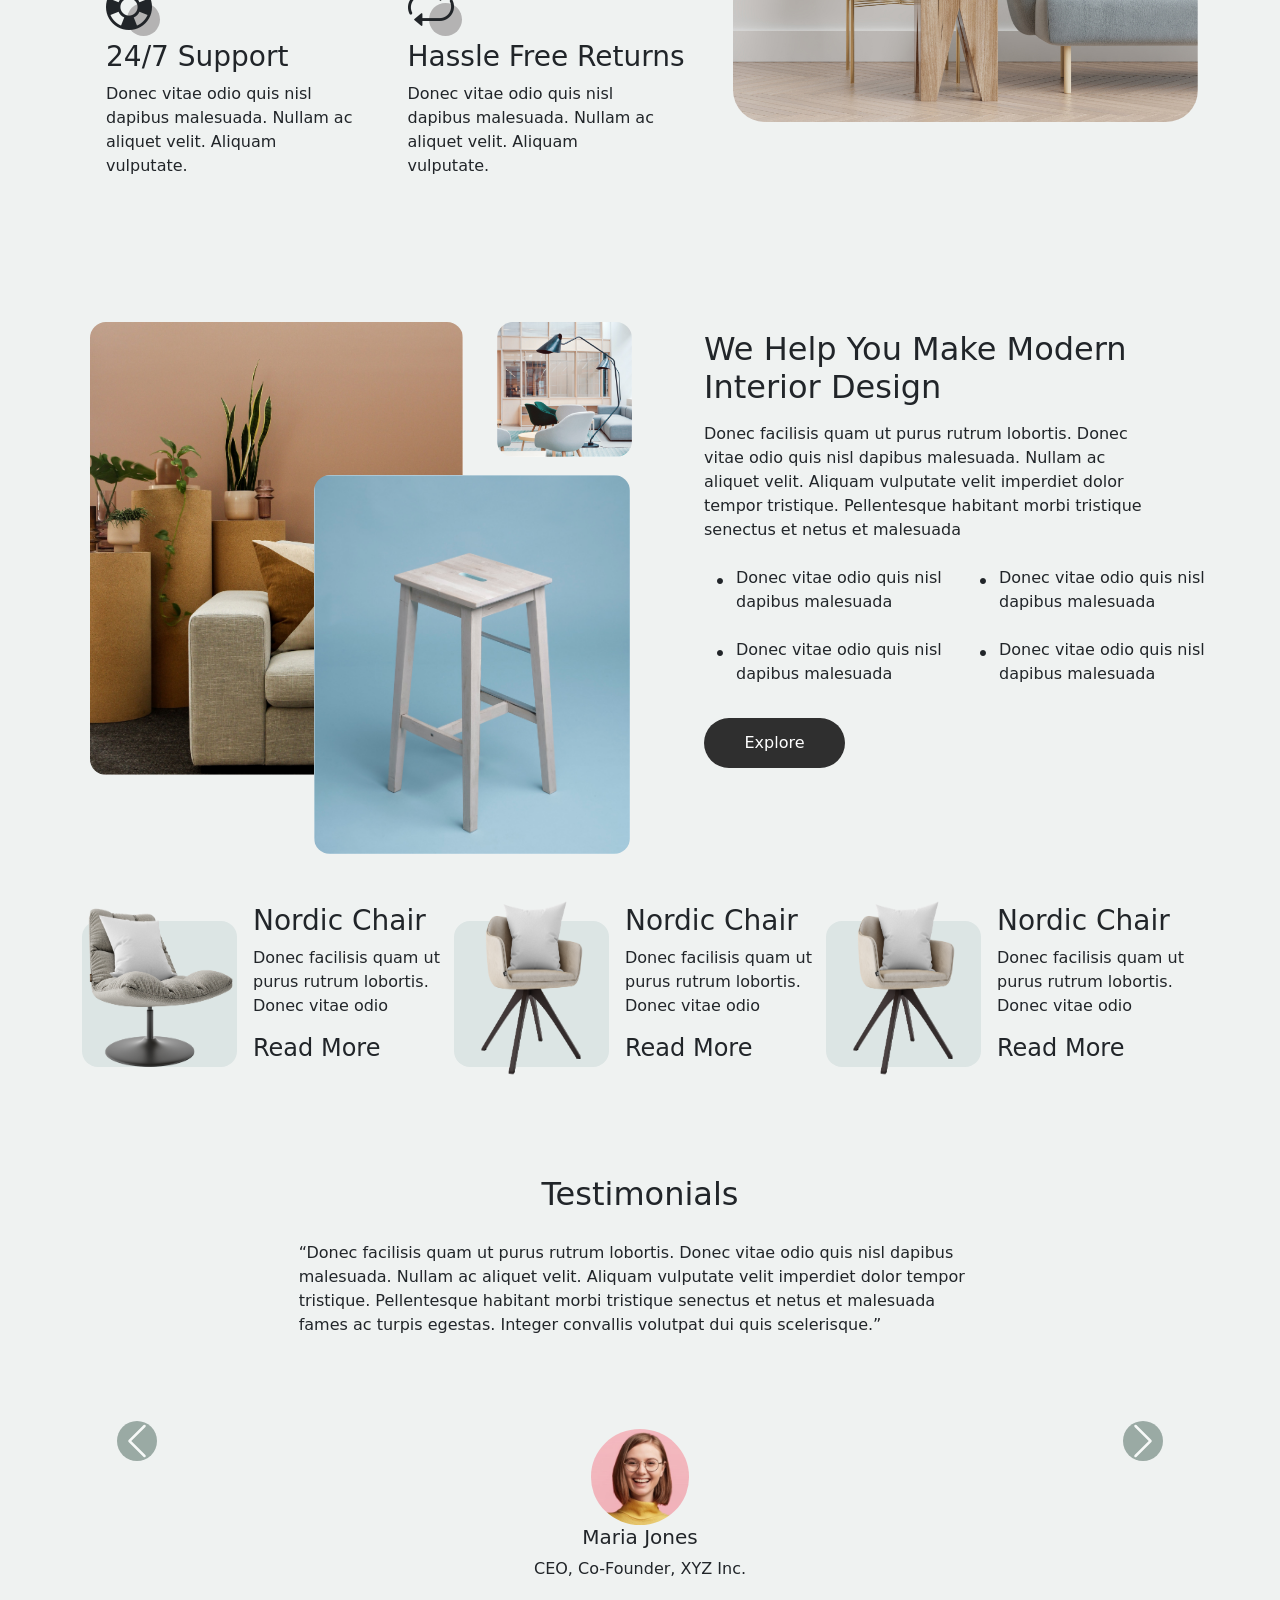
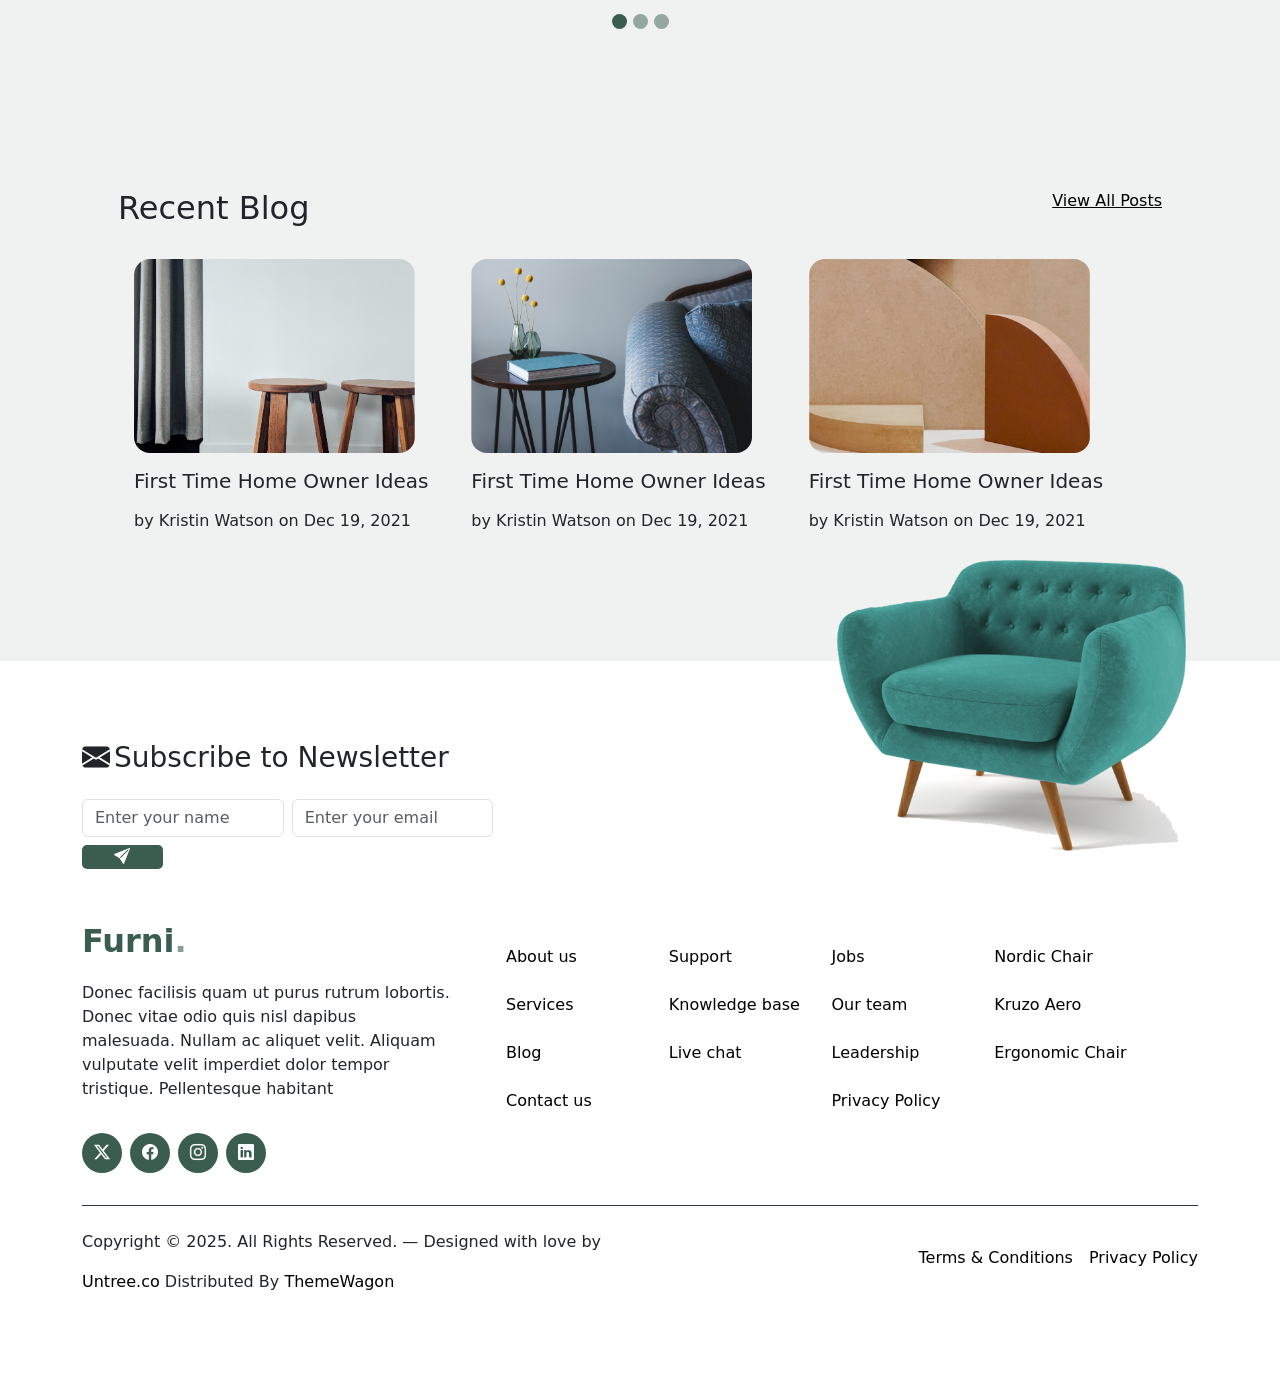
==== commit 65ffc88a: "finsh2" ====
--- a/index.html
+++ b/index.html
@@ -258,11 +258,11 @@
         </div>
     </section>
     <section class="col-12 p-lg-5 mt-3" id="section5">
-        <div class="container    d-flex  align-items-lg-center" id="container">
-            <div class="col-12 col-lg-8 d-flex " id="containerimg">
-                <div class="col-1g-6 d-flex gap-2">
+        <div class="container      " id="container">
+            <div class="col-12  d-flex align-items-lg-center flex-wrap ">
+                <div class="col-12 col-md-6 col-lg-4 d-flex gap-2">
                     <div class="col-5 d-flex" id="dadimg">
-                        <img src="./photo/product-1.png" alt="" class="col-12">
+                        <img src="./photo/product-2.png" alt="" class="col-12">
                         <div class="col-12" id="sonimg"></div>
                     </div>
                     <div class="col-7 d-flex flex-column p-2">
@@ -271,9 +271,9 @@
                         <h4>Read More</h4>
                     </div>
                 </div>
-                <div class="col-lg-6 d-flex gap-2">
+                <div class="col-12 col-md-6 col-lg-4 d-flex gap-2">
                     <div class="col-5 d-flex" id="dadimg">
-                        <img src="./photo/product-2.png" alt="" class="col-12">
+                        <img src="./photo/product-1.png" alt="" class="col-12">
                         <div class="col-12" id="sonimg"></div>
                     </div>
                     <div class="col-7 d-flex flex-column p-2">
@@ -282,9 +282,7 @@
                         <h4>Read More</h4>
                     </div>
                 </div>
-            </div>
-            <div class="col-12 col-md-6 col-lg-4 ">
-                <div class="col-12 d-flex gap-2">
+                <div class="col-12 col-md-6  col-lg-4  d-flex gap-2">
                     <div class="col-5 d-flex" id="dadimg">
                         <img src="./photo/product-1.png" alt="" class="col-12">
                         <div class="col-12" id="sonimg"></div>
@@ -296,6 +294,7 @@
                     </div>
                 </div>
             </div>
+
         </div>
     </section>
     <!--  slide -->
--- a/css/index.css
+++ b/css/index.css
@@ -319,17 +319,19 @@
         }
     }
 
-    @media screen and (max-width:767px) {
-        #containerimg {
-            flex-direction: column;
-        }
-    }
-
-    @media screen and (max-width:992px) {
-        #container {
-            flex-direction: column;
-        }
-    }
+    #container {
+        display: flex;
+        flex-wrap: wrap;
+        gap: 2rem;
+        justify-content: center;
+
+        @media screen and (max-width: 767px) {
+            flex-direction: column;
+            align-items: center;
+        }
+    }
+
+   
 }
 
 #section6 {
@@ -354,7 +356,7 @@
         }
 
         #Next {
-            background-color: #3b5d50;
+            background-color: #476358;
             border-radius: 50%;
             width: 40px;
             height: 40px;
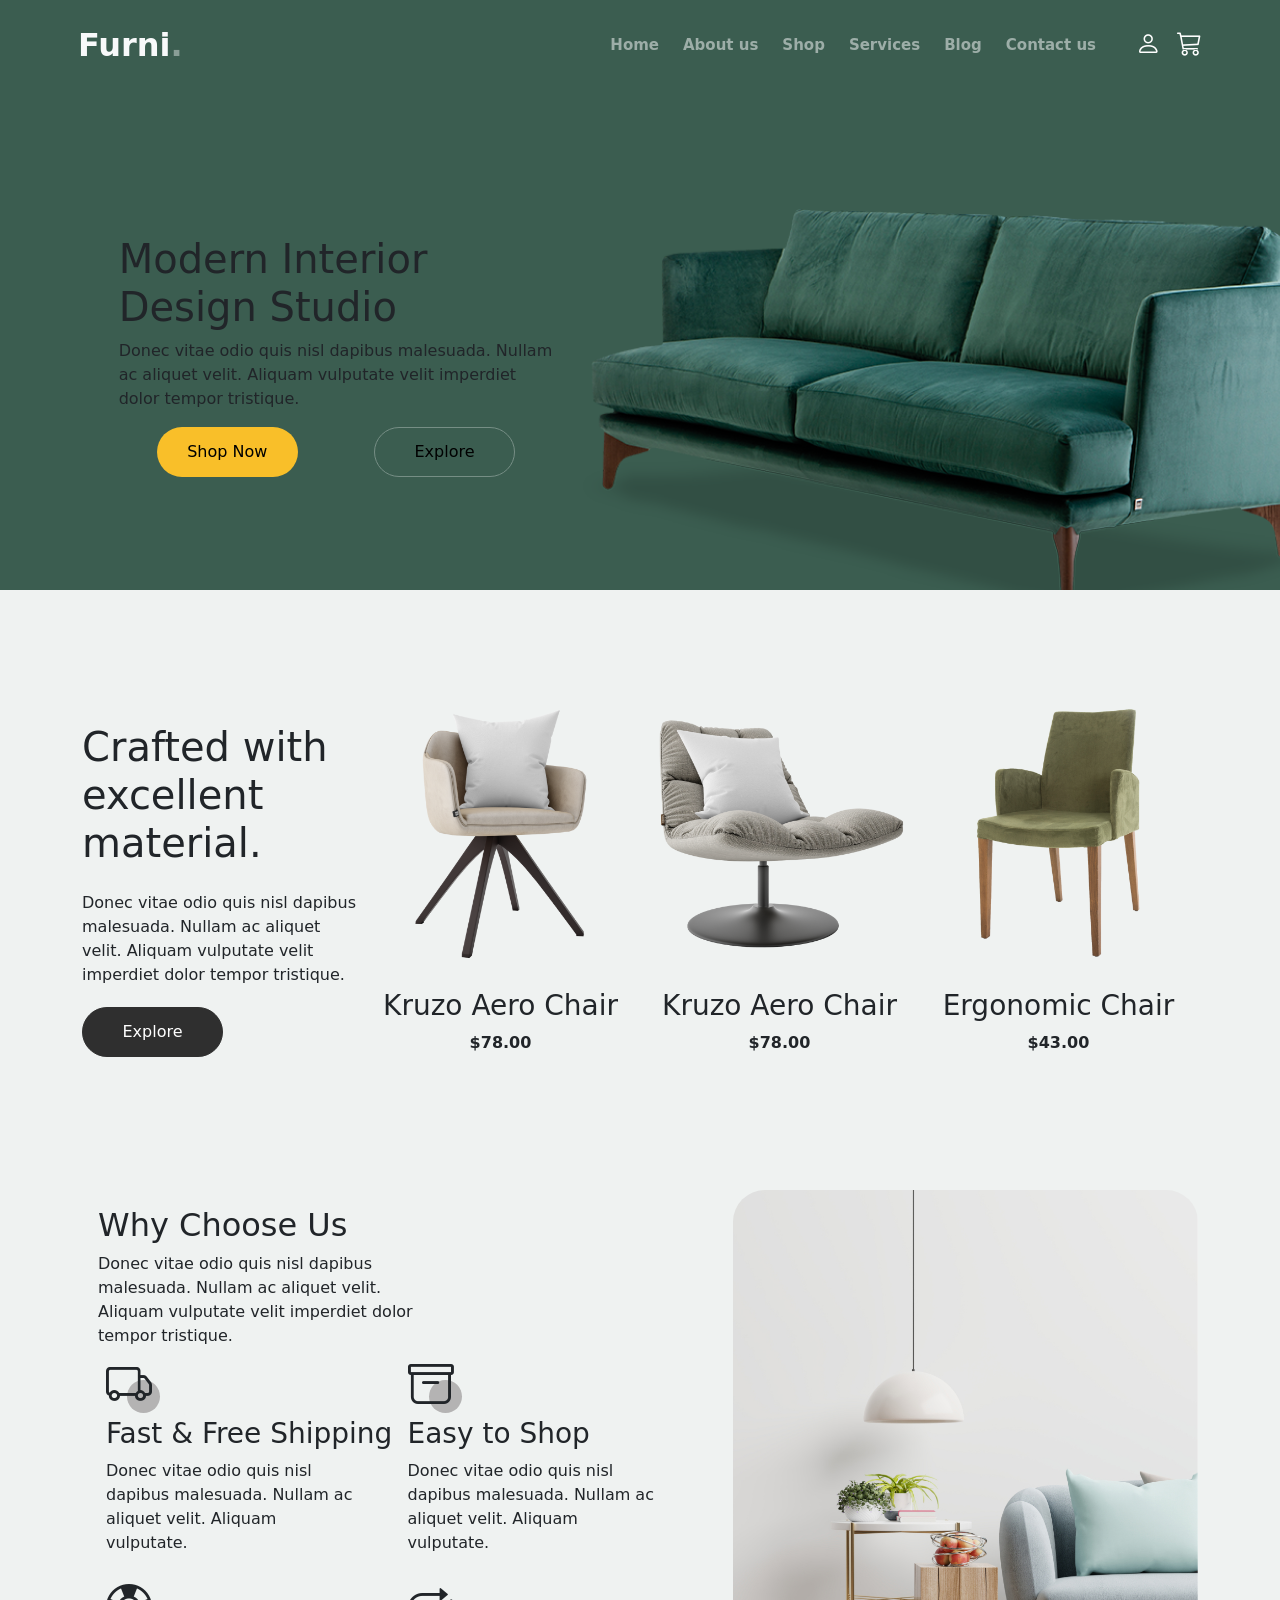
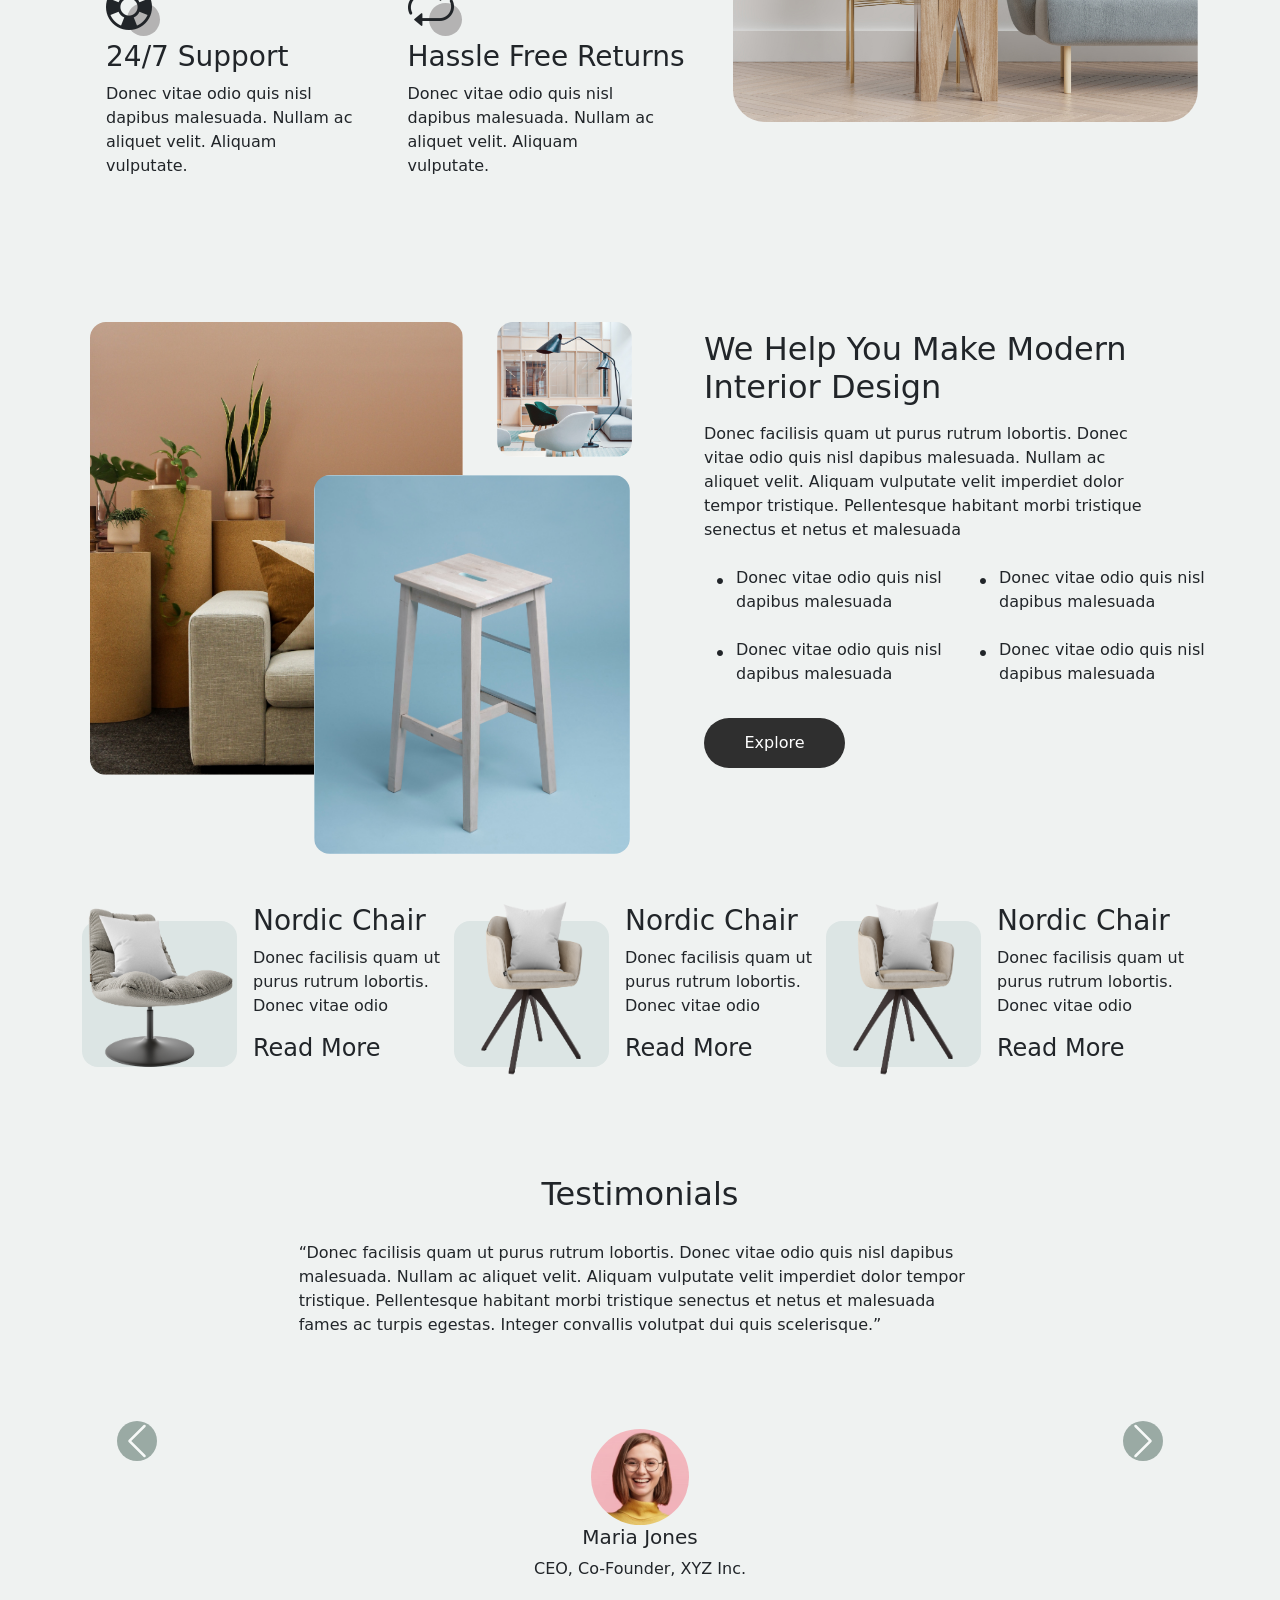
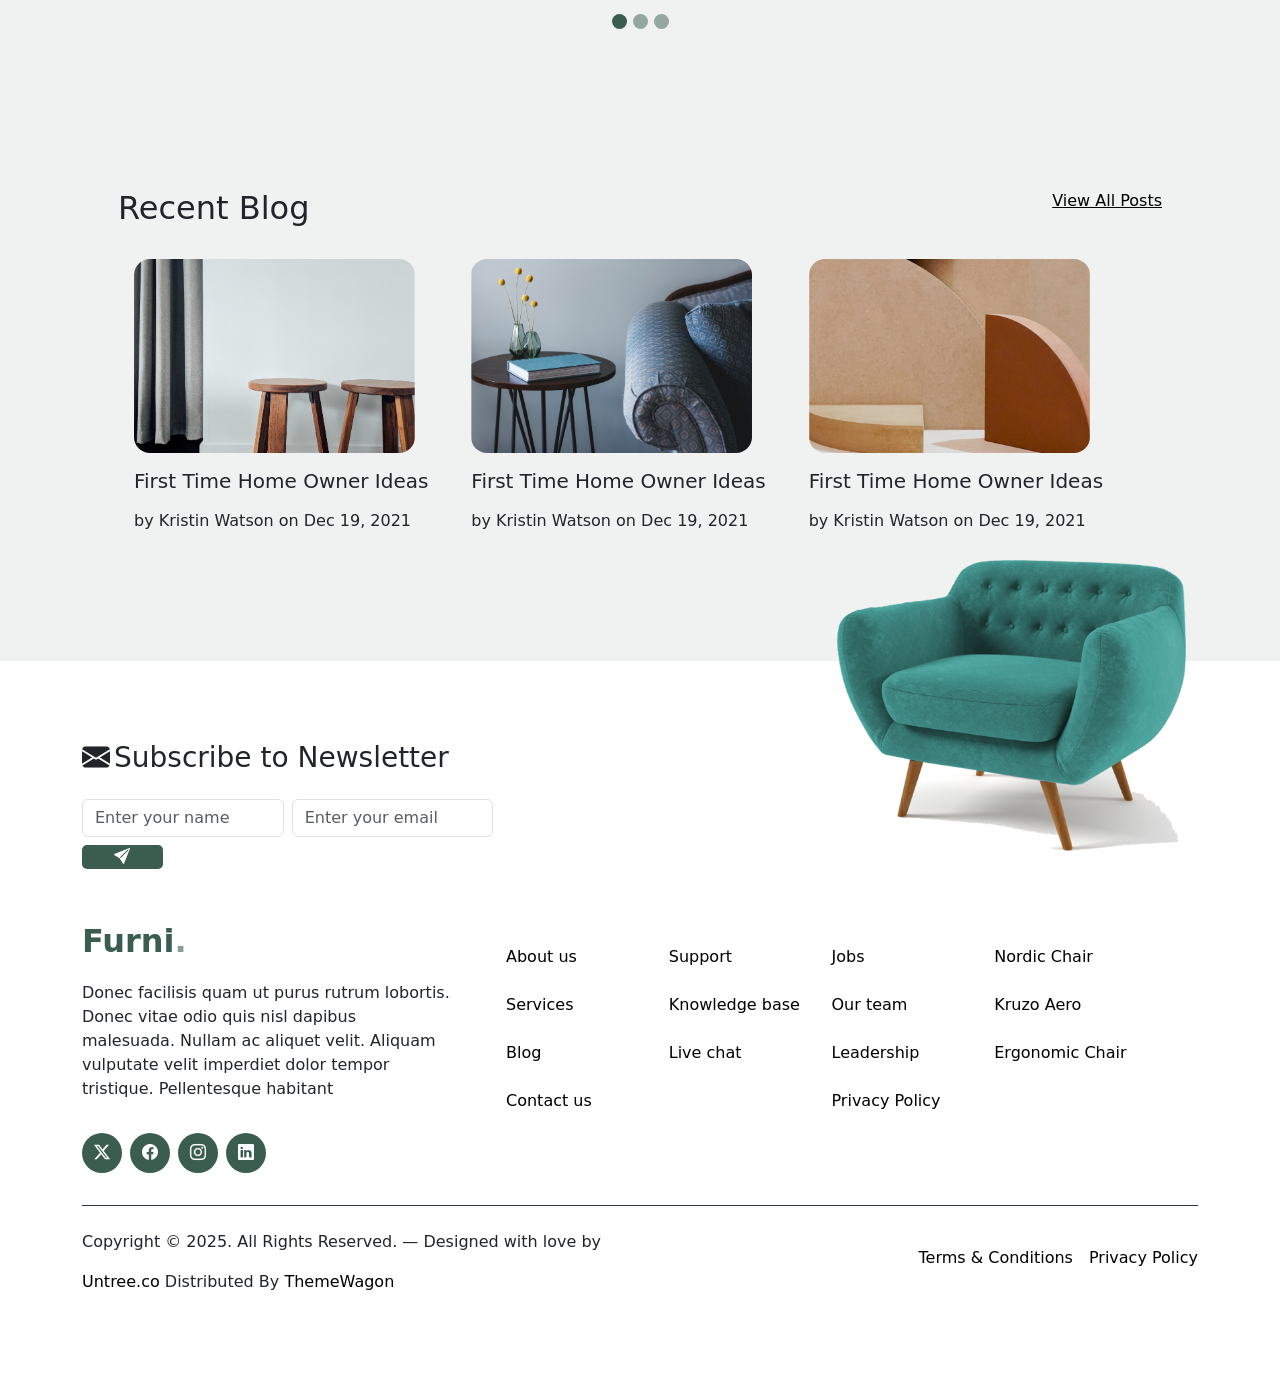
==== commit c8a66f80: "lassst" ====
--- a/index.html
+++ b/index.html
@@ -15,9 +15,9 @@
     <!--  -->
     <title>Furni Free Bootstrap 5 Template for Furniture and Interior Design Websites by Untree.co </title>
 </head>
-<!-- فاضل رسبونزف ال nav -->
 
 <body>
+    <!-- nav  -->
     <nav class="navbar navbar-expand-md ">
         <div class="container p-2">
             <!-- Logo -->
@@ -32,23 +32,24 @@
 
             <div class="collapse navbar-collapse" id="navbarNav">
                 <!-- Links -->
-                <ul class="navbar-nav ms-auto gap-3" id="link">
-                    <li><a class=" active" href="#">Home</a></li>
-                    <li><a href="#">About us</a></li>
-                    <li><a href="#">Shop</a></li>
-                    <li><a href="#">Services</a></li>
-                    <li><a href="#">Blog</a></li>
-                    <li><a href="#">Contact us</a></li>
+                <ul class="navbar-nav ms-auto gap-4 d-flex align-items-center justify-content-center" id="link">
+                    <li><a   href="./index.html">Home</a></li>
+                    <li><a href="./about.html">About us</a></li>
+                    <li><a href="./shop.html">Shop</a></li>
+                    <li><a href="./Services.html">Services</a></li>
+                    <li><a href="./blog.html">Blog</a></li>
+                    <li><a href="./Contact.html">Contact us</a></li>
                     <li class="nav-item d-flex align-items-center ms-lg-3" id="icon">
-                        <i class="bi bi-person me-3"></i>
-                        <i class="bi bi-cart3"></i>
+                        <i class="bi bi-person me-3"><a href="#"></a></i>
+                        <i class="bi bi-cart3"><a href="#"></a></i>
                     </li>
                 </ul>
             </div>
         </div>
     </nav>
+    <!-- sections 1 -->
     <section class="col-12 d-flex align-items-center justify-content-center" id="section1">
-        <div class="container col-12 col-lg-10 d-flex align-items-center h-75 " id="son-section">
+        <div class="container col-12 col-lg-10 d-flex align-items-center  h-75 " id="son-section">
             <div class="col-12 col-lg-5 d-flex flex-column ">
                 <h1>Modern Interior Design Studio</h1>
                 <p>Donec vitae odio quis nisl dapibus malesuada. Nullam ac aliquet velit. Aliquam vulputate velit
@@ -64,6 +65,7 @@
             </div>
         </div>
     </section>
+    <!--section 2  -->
     <section class="col-12  p-lg-5" id="section2">
         <div class="container col-12  mt-5 d-flex flex-column align-items-md-center flex-lg-row" id="container">
             <div class="col-12 col-md-12 col-lg-3" id="son" data-aos="fade-right" data-aos-offset="300"
@@ -142,6 +144,7 @@
             </div>
         </div>
     </section>
+    <!--section 3  -->
     <section class=" col-12  p-lg-5" id="section3">
         <div class="container col-12  d-flex  flex-lg-wrap " id="sonsection3">
             <div class=" col-12 col-lg-7" id="left">
@@ -206,6 +209,7 @@
         </div>
 
     </section>
+    <!--section 4  -->
     <section class="col-12  p-lg-5" id="section4">
         <div class="container d-flex gap-lg-5" id="sonsection4">
             <div class="col-12 col-lg-6 d-flex flex-column p-2" id="left" data-aos="fade-right"
@@ -257,6 +261,7 @@
             </div>
         </div>
     </section>
+    <!--section 5  -->
     <section class="col-12 p-lg-5 mt-3" id="section5">
         <div class="container      " id="container">
             <div class="col-12  d-flex align-items-lg-center flex-wrap ">
@@ -380,24 +385,23 @@
             </div>
         </div>
     </section>
+    <!--section 6  -->
     <section class="col-12 p-lg-5" id="section7">
         <div class="container  p-5">
             <div class="col-12 d-flex justify-content-lg-between gap-md-3" id="head">
                 <h2>Recent Blog</h2>
                 <a href="#">View All Posts</a>
             </div>
-            <div class="col-12 d-flex  p-3 mt-2" id="imgs">
-                <div class="contants col-12">
-                    <div class="col-12 col-md-6 col-lg-4 d-flex flex-column gap-2">
-                        <img src="./photo/post-1.jpg" alt="" class="col-10">
-                        <h5 class="mt-2">First Time Home Owner Ideas</h5>
-                        <p>by Kristin Watson on Dec 19, 2021</p>
-                    </div>
-                    <div class="col-12 col-md-6 col-lg-4 d-flex flex-column gap-2">
-                        <img src="./photo/post-2.jpg" alt="" class="col-10">
-                        <h5 class="mt-2">First Time Home Owner Ideas</h5>
-                        <p>by Kristin Watson on Dec 19, 2021</p>
-                    </div>
+            <div class="col-12 d-flex flex-wrap p-3 mt-2" id="imgs">
+                <div class="col-12 col-md-6 col-lg-4 d-flex flex-column gap-2">
+                    <img src="./photo/post-1.jpg" alt="" class="col-10">
+                    <h5 class="mt-2">First Time Home Owner Ideas</h5>
+                    <p>by Kristin Watson on Dec 19, 2021</p>
+                </div>
+                <div class="col-12 col-md-6 col-lg-4 d-flex flex-column gap-2">
+                    <img src="./photo/post-2.jpg" alt="" class="col-10">
+                    <h5 class="mt-2">First Time Home Owner Ideas</h5>
+                    <p>by Kristin Watson on Dec 19, 2021</p>
                 </div>
                 <div class="col-12 col-md-6 col-lg-4 d-flex flex-column gap-2">
                     <img src="./photo/post-3.jpg" alt="" class="col-10">
@@ -407,6 +411,7 @@
             </div>
         </div>
     </section>
+    <!-- footer -->
     <footer class="col-12  ">
         <div class="container position-relative ">
             <div class=" img">
--- a/css/index.css
+++ b/css/index.css
@@ -319,18 +319,7 @@
         }
     }
 
-    #container {
-        display: flex;
-        flex-wrap: wrap;
-        gap: 2rem;
-        justify-content: center;
-
-        @media screen and (max-width: 767px) {
-            flex-direction: column;
-            align-items: center;
-        }
-    }
-
+   
    
 }
 
